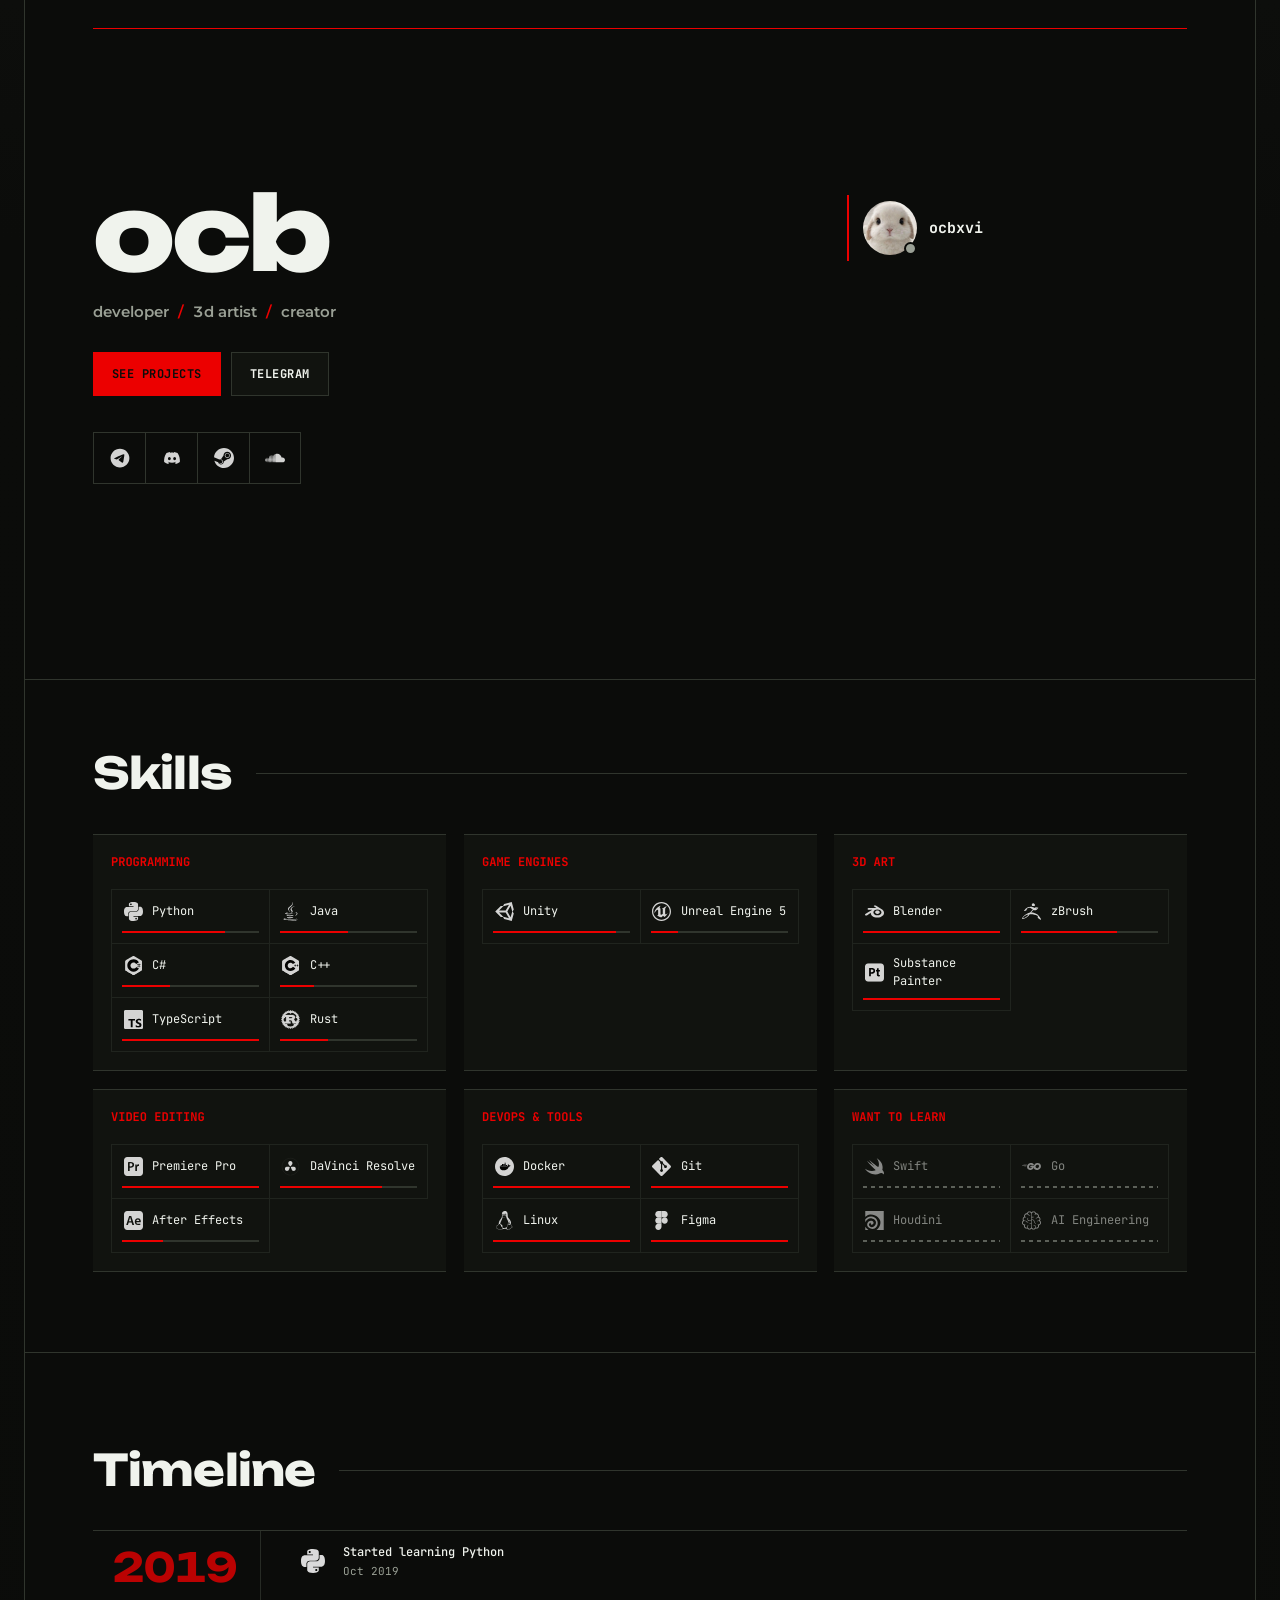
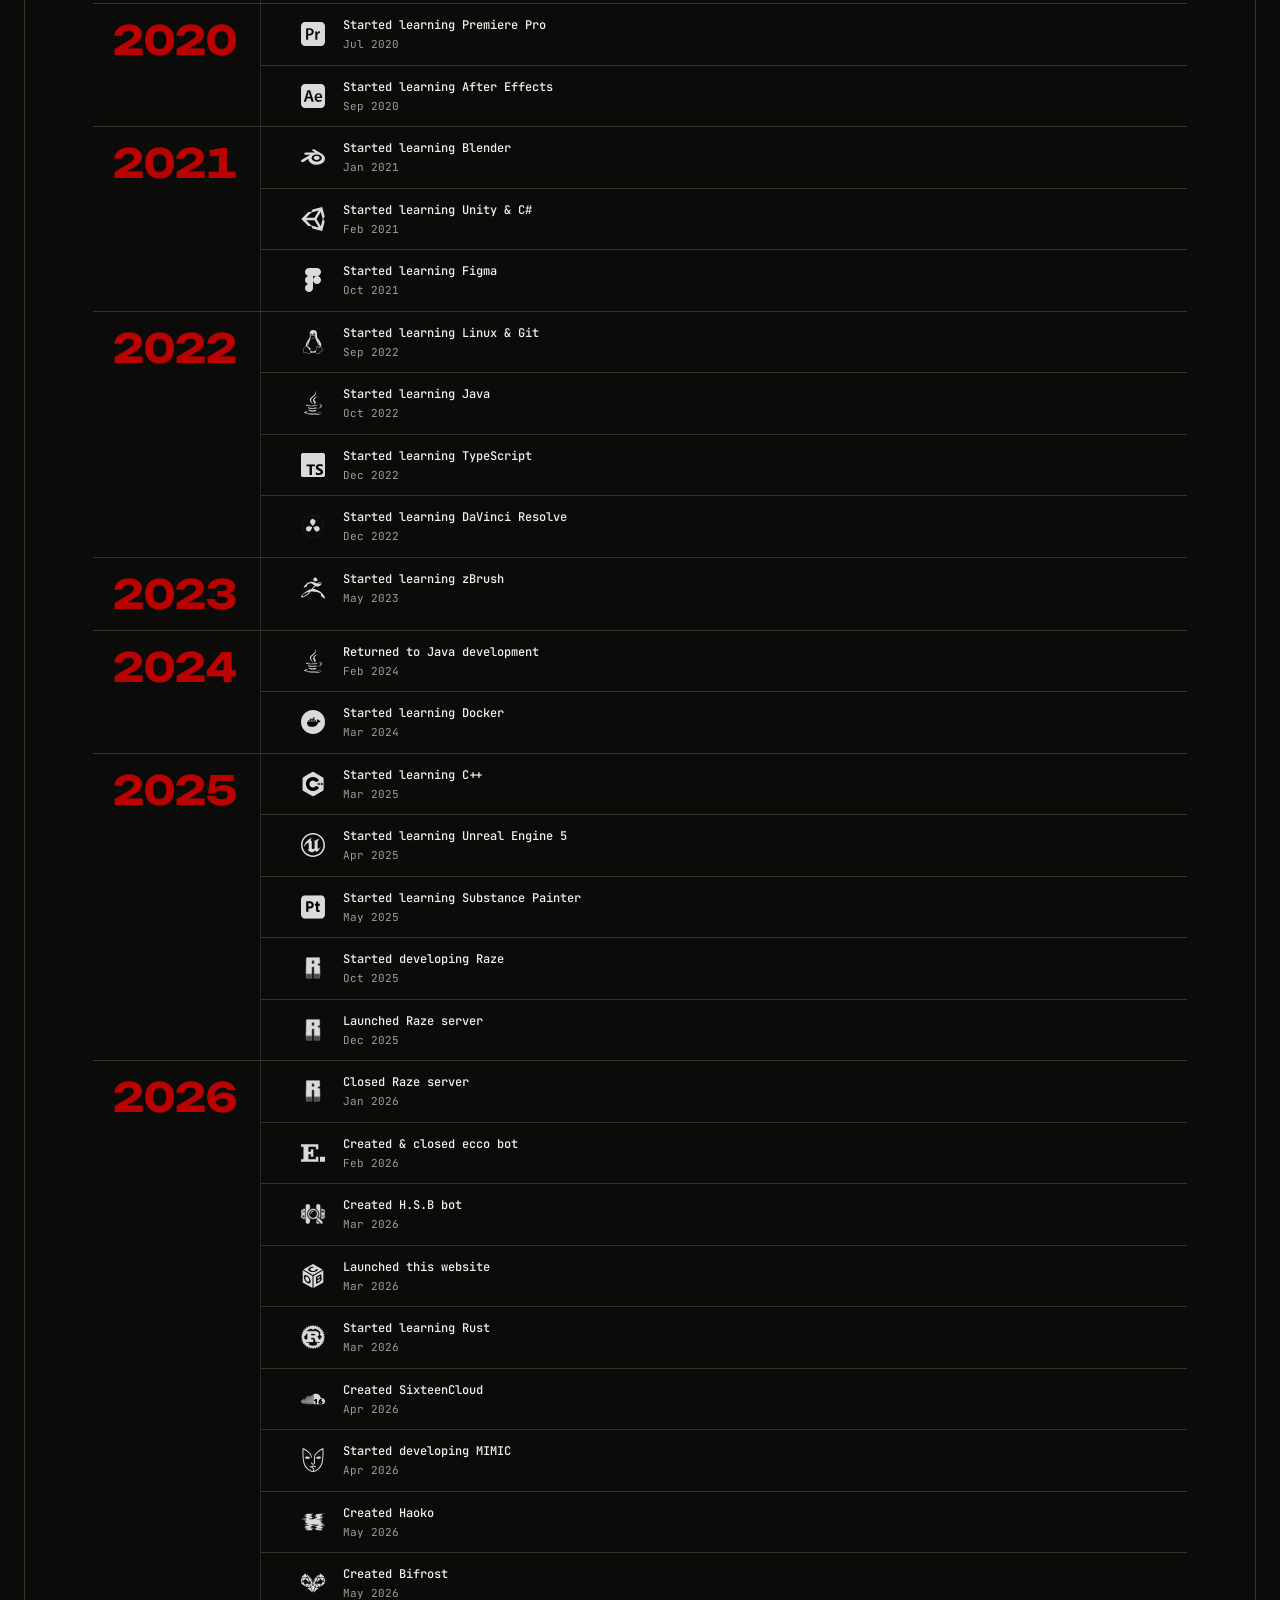
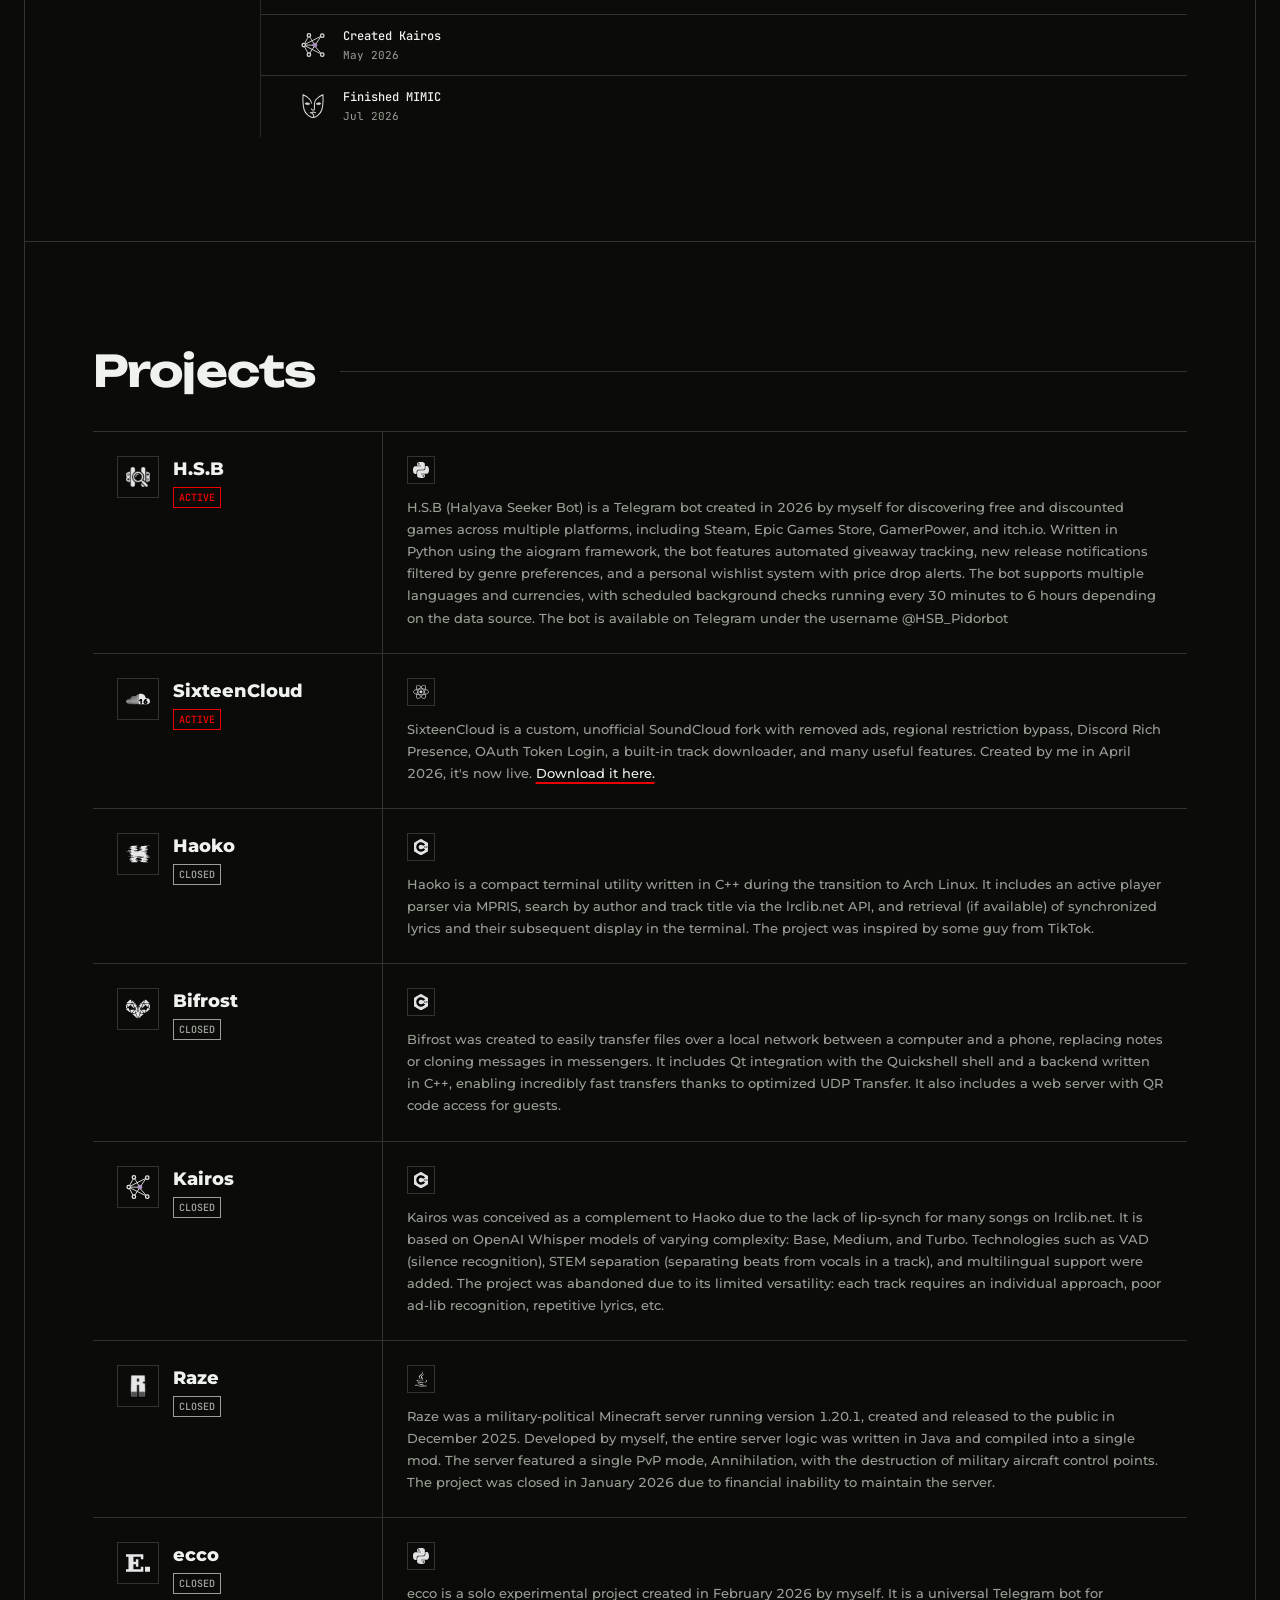
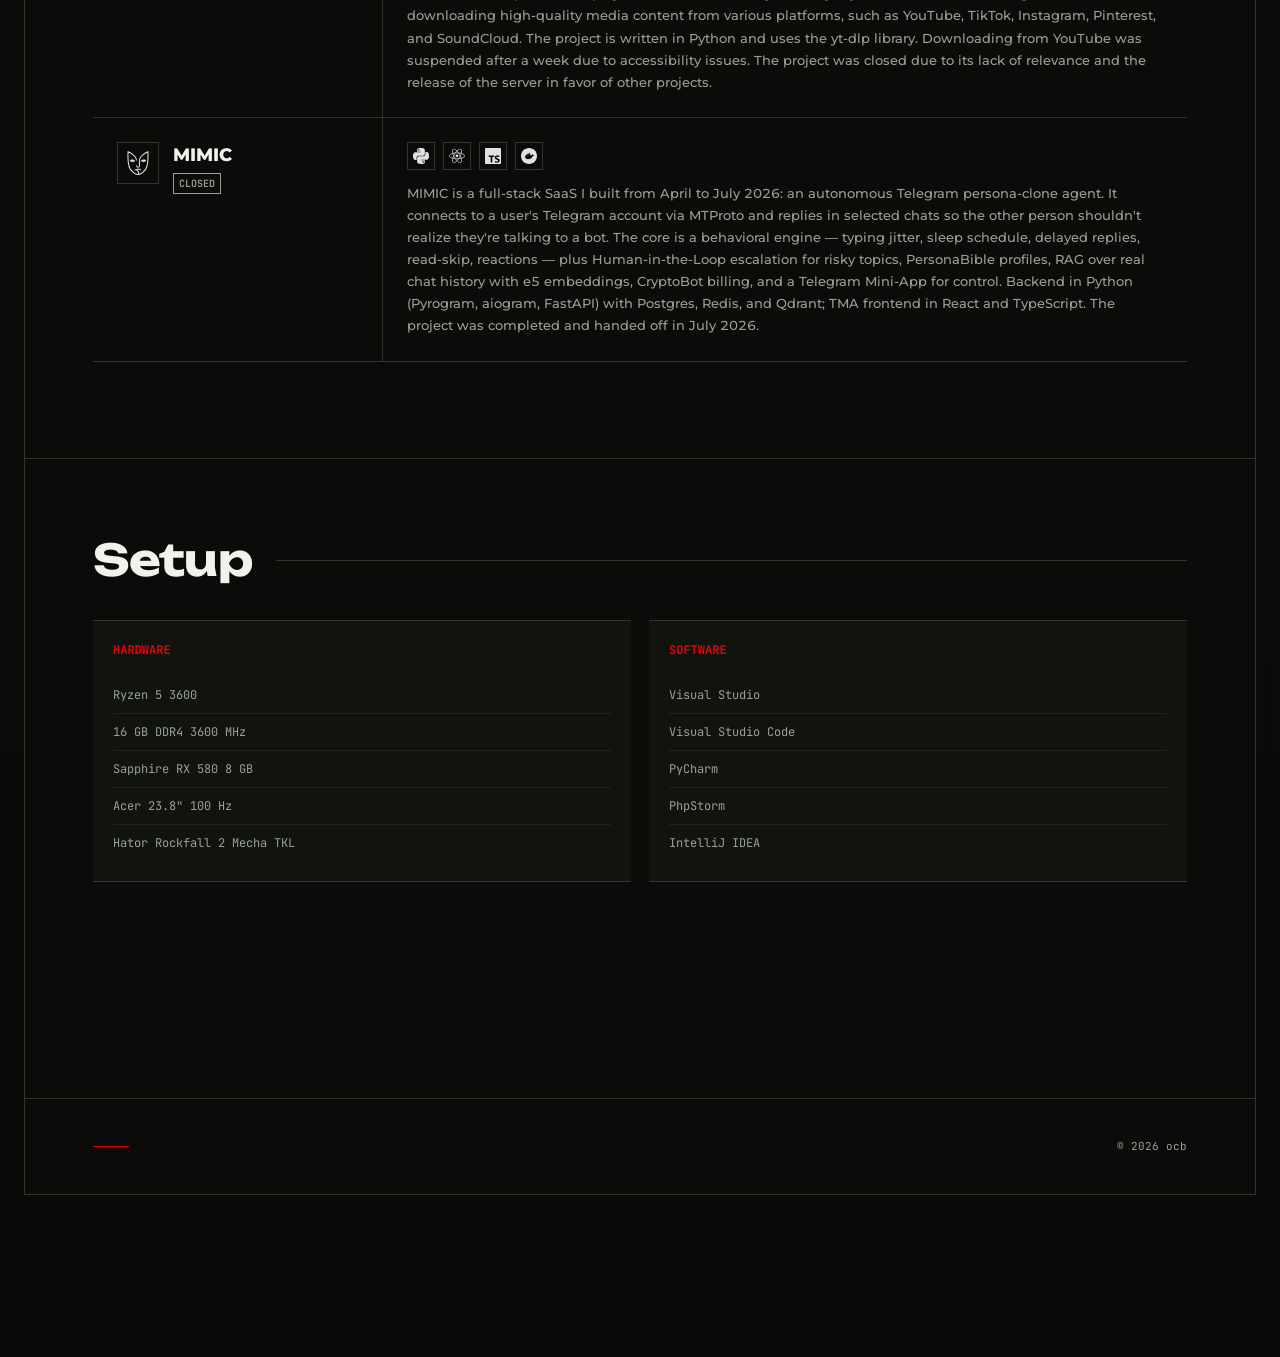
==== index.html @ 69d10a1d "Add sticky 3D section cube, site polish, and logo updates. Introduce a fixed CSS 3D cube that flips " ====
<!DOCTYPE html>
<html lang="ru">
<head>
    <meta charset="UTF-8">
    <meta name="viewport" content="width=device-width, initial-scale=1.0">
    <title>ocb | bio</title>
    <meta name="description" content="ocb — developer, 3D artist & creator. Portfolio & projects.">
    <meta name="theme-color" content="#0b0c0a">
    <meta property="og:title" content="ocb | bio">
    <meta property="og:description" content="developer / 3d artist / creator — portfolio & projects">
    <meta property="og:type" content="website">
    <meta property="og:image" content="https://ocb2016.me/img/og-logo.png">
    <meta property="og:image:type" content="image/png">
    <meta property="og:image:width" content="1200">
    <meta property="og:image:height" content="630">
    <meta property="og:image:alt" content="ocb logo">
    <meta property="og:url" content="https://ocb2016.me/">
    <meta name="twitter:card" content="summary_large_image">
    <meta name="twitter:title" content="ocb | bio">
    <meta name="twitter:description" content="developer / 3d artist / creator — portfolio & projects">
    <meta name="twitter:image" content="https://ocb2016.me/img/og-logo.png">
    <meta name="twitter:image:alt" content="ocb logo">
    <link rel="icon" type="image/svg+xml" href="icons/ocb_site_logo.svg">
    <link rel="stylesheet" href="style.css">
    <link rel="stylesheet" href="cube.css">
</head>
<body>
    <div class="copy-toast" id="copyToast">Username copied.</div>

    <aside class="cube-rail" id="cubeRail" aria-hidden="true">
        <div class="cube-slot">
            <button type="button" class="cube-hit" id="cubeHit" aria-label="Cube"></button>
            <div class="cube-3d-wrap" id="cube3dWrap">
                <div class="cube-3d-iso">
                    <div class="cube-3d-flipper" id="cube3dFlipper">
                        <div class="cube-face" data-face="front">B</div>
                        <div class="cube-face" data-face="back">O</div>
                        <div class="cube-face" data-face="right">B</div>
                        <div class="cube-face" data-face="left">O</div>
                        <div class="cube-face" data-face="top">C</div>
                        <div class="cube-face" data-face="bottom">C</div>
                    </div>
                </div>
            </div>
        </div>
    </aside>

    <div class="container">
            <header class="hero">
                <div class="discord-card physics-element" id="discordCard">
                    <img class="dc-badge" src="icons/discord.svg" alt="">
                    <div class="dc-left">
                        <div class="dc-avatar-wrap">
                            <img src="img/zayac.png" alt="Avatar of ocb" class="dc-avatar">
                            <span class="dc-status-dot" id="dcStatusDot"></span>
                        </div>
                    </div>
                    <div class="dc-info">
                        <span class="dc-username">ocbxvi</span>
                        <span class="dc-status-text" id="dcStatusText" style="display:none">Offline</span>
                        <div class="dc-activity" id="dcActivity">
                            <img class="dc-activity-img" id="dcActivityImg" style="display:none">
                            <div class="dc-activity-text">
                                <span class="dc-activity-label" id="dcActivityLabel">Playing</span>
                                <span class="dc-activity-name" id="dcActivityName"></span>
                                <span class="dc-activity-details" id="dcActivityDetails"></span>
                                <span class="dc-activity-state" id="dcActivityState"></span>
                            </div>
                        </div>
                        <span class="dc-lanyard-hint" id="dcHint"></span>
                    </div>
                </div>

                <h1 class="title physics-element">ocb</h1>
                <p class="tagline physics-element">developer <span class="separator">/</span> 3d artist <span class="separator">/</span> creator</p>

                <div class="hero-actions physics-element">
                    <a href="#projects" class="hero-cta">See projects</a>
                    <a href="https://t.me/ocbxvi" target="_blank" rel="noopener" class="hero-cta ghost">Telegram</a>
                </div>

                <div class="socials physics-element">
                    <a href="https://t.me/ocbxvi" target="_blank" class="social-btn" aria-label="Telegram" data-tooltip="Telegram">
                        <img src="icons/telegram.svg" alt="Telegram">
                    </a>
                    <button class="social-btn" id="discordCopyBtn" aria-label="Discord" data-tooltip="Discord">
                        <img src="icons/discord.svg" alt="Discord">
                    </button>
                    <a href="https://steamcommunity.com/id/ocb2016/" target="_blank" class="social-btn" aria-label="Steam" data-tooltip="Steam">
                        <img src="icons/steam.svg" alt="Steam">
                    </a>
                    <a href="https://soundcloud.com/ocb2016" target="_blank" class="social-btn" aria-label="SoundCloud" data-tooltip="SoundCloud">
                        <img src="icons/soundcloud.svg" alt="SoundCloud">
                    </a>
                </div>
            </header>

            <section class="skills-section">
                <h2 class="section-title physics-element">Skills</h2>

                <div class="skills-grid">
                    <div class="skill-category">
                        <h3 class="category-title physics-element">Programming</h3>
                        <div class="skill-cards">
                            <div class="skill-card physics-element"><div class="skill-icon-wrap"><img src="icons/python.svg" class="skill-svg" alt="Python"></div><span class="skill-name">Python</span><div class="skill-bar"><div class="skill-fill" data-level="75"></div></div></div>
                            <div class="skill-card physics-element"><div class="skill-icon-wrap"><img src="icons/java.svg" class="skill-svg" alt="Java"></div><span class="skill-name">Java</span><div class="skill-bar"><div class="skill-fill" data-level="50"></div></div></div>
                            <div class="skill-card physics-element"><div class="skill-icon-wrap"><img src="icons/c%23.svg" class="skill-svg" alt="C#"></div><span class="skill-name">C#</span><div class="skill-bar"><div class="skill-fill" data-level="35"></div></div></div>
                            <div class="skill-card physics-element"><div class="skill-icon-wrap"><img src="icons/c%2B%2B.svg" class="skill-svg" alt="C++"></div><span class="skill-name">C++</span><div class="skill-bar"><div class="skill-fill" data-level="25"></div></div></div>
                            <div class="skill-card physics-element"><div class="skill-icon-wrap"><img src="icons/typescript.svg" class="skill-svg" alt="TypeScript"></div><span class="skill-name">TypeScript</span><div class="skill-bar"><div class="skill-fill" data-level="100"></div></div></div>
                            <div class="skill-card physics-element"><div class="skill-icon-wrap"><img src="icons/rust.svg" class="skill-svg" alt="Rust"></div><span class="skill-name">Rust</span><div class="skill-bar"><div class="skill-fill" data-level="35"></div></div></div>
                        </div>
                    </div>

                    <div class="skill-category">
                        <h3 class="category-title physics-element">Game Engines</h3>
                        <div class="skill-cards">
                            <div class="skill-card physics-element"><div class="skill-icon-wrap"><img src="icons/unity.svg" class="skill-svg" alt="Unity"></div><span class="skill-name">Unity</span><div class="skill-bar"><div class="skill-fill" data-level="90"></div></div></div>
                            <div class="skill-card physics-element"><div class="skill-icon-wrap"><img src="icons/ue.svg" class="skill-svg" alt="UE5"></div><span class="skill-name">Unreal Engine 5</span><div class="skill-bar"><div class="skill-fill" data-level="20"></div></div></div>
                        </div>
                    </div>

                    <div class="skill-category">
                        <h3 class="category-title physics-element">3D Art</h3>
                        <div class="skill-cards">
                            <div class="skill-card physics-element"><div class="skill-icon-wrap"><img src="icons/blender.svg" class="skill-svg" alt="Blender"></div><span class="skill-name">Blender</span><div class="skill-bar"><div class="skill-fill" data-level="100"></div></div></div>
                            <div class="skill-card physics-element"><div class="skill-icon-wrap"><img src="icons/zbrush.svg" class="skill-svg" alt="zBrush"></div><span class="skill-name">zBrush</span><div class="skill-bar"><div class="skill-fill" data-level="70"></div></div></div>
                            <div class="skill-card physics-element"><div class="skill-icon-wrap"><img src="icons/substancepainter.svg" class="skill-svg" alt="Substance Painter"></div><span class="skill-name">Substance Painter</span><div class="skill-bar"><div class="skill-fill" data-level="100"></div></div></div>
                        </div>
                    </div>

                    <div class="skill-category">
                        <h3 class="category-title physics-element">Video Editing</h3>
                        <div class="skill-cards">
                            <div class="skill-card physics-element"><div class="skill-icon-wrap"><img src="icons/pr.svg" class="skill-svg" alt="Premiere Pro"></div><span class="skill-name">Premiere Pro</span><div class="skill-bar"><div class="skill-fill" data-level="100"></div></div></div>
                            <div class="skill-card physics-element"><div class="skill-icon-wrap"><img src="icons/davinci.svg" class="skill-svg" alt="DaVinci Resolve"></div><span class="skill-name">DaVinci Resolve</span><div class="skill-bar"><div class="skill-fill" data-level="75"></div></div></div>
                            <div class="skill-card physics-element"><div class="skill-icon-wrap"><img src="icons/ae.svg" class="skill-svg" alt="After Effects"></div><span class="skill-name">After Effects</span><div class="skill-bar"><div class="skill-fill" data-level="30"></div></div></div>
                        </div>
                    </div>

                    <div class="skill-category">
                        <h3 class="category-title physics-element">DevOps &amp; Tools</h3>
                        <div class="skill-cards">
                            <div class="skill-card physics-element"><div class="skill-icon-wrap"><img src="icons/docker.svg" class="skill-svg" alt="Docker"></div><span class="skill-name">Docker</span><div class="skill-bar"><div class="skill-fill" data-level="100"></div></div></div>
                            <div class="skill-card physics-element"><div class="skill-icon-wrap"><img src="icons/git.svg" class="skill-svg" alt="Git"></div><span class="skill-name">Git</span><div class="skill-bar"><div class="skill-fill" data-level="100"></div></div></div>
                            <div class="skill-card physics-element"><div class="skill-icon-wrap"><img src="icons/linux.svg" class="skill-svg" alt="Linux"></div><span class="skill-name">Linux</span><div class="skill-bar"><div class="skill-fill" data-level="100"></div></div></div>
                            <div class="skill-card physics-element"><div class="skill-icon-wrap"><img src="icons/figma.svg" class="skill-svg" alt="Figma"></div><span class="skill-name">Figma</span><div class="skill-bar"><div class="skill-fill" data-level="100"></div></div></div>
                        </div>
                    </div>

                    <div class="skill-category">
                        <h3 class="category-title physics-element">Want to Learn</h3>
                        <div class="skill-cards">
                            <div class="skill-card physics-element future-skill"><div class="skill-icon-wrap"><img src="icons/swift.svg" class="skill-svg" alt="Swift"></div><span class="skill-name">Swift</span><div class="skill-bar"><div class="skill-fill" data-level="0"></div></div></div>
                            <div class="skill-card physics-element future-skill"><div class="skill-icon-wrap"><img src="icons/go.svg" class="skill-svg" alt="Go"></div><span class="skill-name">Go</span><div class="skill-bar"><div class="skill-fill" data-level="0"></div></div></div>
                            <div class="skill-card physics-element future-skill"><div class="skill-icon-wrap"><img src="icons/houdini.svg" class="skill-svg" alt="Houdini"></div><span class="skill-name">Houdini</span><div class="skill-bar"><div class="skill-fill" data-level="0"></div></div></div>
                            <div class="skill-card physics-element future-skill"><div class="skill-icon-wrap"><img src="icons/ai.svg" class="skill-svg" alt="AI Engineering"></div><span class="skill-name">AI Engineering</span><div class="skill-bar"><div class="skill-fill" data-level="0"></div></div></div>
                        </div>
                    </div>
                </div>
            </section>

            <section class="timeline-section">
                <h2 class="section-title physics-element">Timeline</h2>
                <div class="timeline">
                    <div class="timeline-line"></div>

                    <div class="timeline-year">2019</div>
                    <div class="timeline-item left">
                        <div class="timeline-dot"></div>
                        <div class="timeline-card">
                            <div class="timeline-card-icon"><img src="icons/python.svg" alt="Python"></div>
                            <div class="timeline-card-info">
                                <span class="timeline-card-title">Started learning Python</span>
                                <span class="timeline-card-date">Oct 2019</span>
                            </div>
                        </div>
                    </div>

                    <div class="timeline-year">2020</div>
                    <div class="timeline-item right">
                        <div class="timeline-dot"></div>
                        <div class="timeline-card">
                            <div class="timeline-card-icon"><img src="icons/pr.svg" alt="Premiere Pro"></div>
                            <div class="timeline-card-info">
                                <span class="timeline-card-title">Started learning Premiere Pro</span>
                                <span class="timeline-card-date">Jul 2020</span>
                            </div>
                        </div>
                    </div>
                    <div class="timeline-item left">
                        <div class="timeline-dot"></div>
                        <div class="timeline-card">
                            <div class="timeline-card-icon"><img src="icons/ae.svg" alt="After Effects"></div>
                            <div class="timeline-card-info">
                                <span class="timeline-card-title">Started learning After Effects</span>
                                <span class="timeline-card-date">Sep 2020</span>
                            </div>
                        </div>
                    </div>

                    <div class="timeline-year">2021</div>
                    <div class="timeline-item right">
                        <div class="timeline-dot"></div>
                        <div class="timeline-card">
                            <div class="timeline-card-icon"><img src="icons/blender.svg" alt="Blender"></div>
                            <div class="timeline-card-info">
                                <span class="timeline-card-title">Started learning Blender</span>
                                <span class="timeline-card-date">Jan 2021</span>
                            </div>
                        </div>
                    </div>
                    <div class="timeline-item left">
                        <div class="timeline-dot"></div>
                        <div class="timeline-card">
                            <div class="timeline-card-icon"><img src="icons/unity.svg" alt="Unity"></div>
                            <div class="timeline-card-info">
                                <span class="timeline-card-title">Started learning Unity & C#</span>
                                <span class="timeline-card-date">Feb 2021</span>
                            </div>
                        </div>
                    </div>
                    <div class="timeline-item right">
                        <div class="timeline-dot"></div>
                        <div class="timeline-card">
                            <div class="timeline-card-icon"><img src="icons/figma.svg" alt="Figma"></div>
                            <div class="timeline-card-info">
                                <span class="timeline-card-title">Started learning Figma</span>
                                <span class="timeline-card-date">Oct 2021</span>
                            </div>
                        </div>
                    </div>

                    <div class="timeline-year">2022</div>
                    <div class="timeline-item right">
                        <div class="timeline-dot"></div>
                        <div class="timeline-card">
                            <div class="timeline-card-icon"><img src="icons/linux.svg" alt="Linux"></div>
                            <div class="timeline-card-info">
                                <span class="timeline-card-title">Started learning Linux & Git</span>
                                <span class="timeline-card-date">Sep 2022</span>
                            </div>
                        </div>
                    </div>
                    <div class="timeline-item left">
                        <div class="timeline-dot"></div>
                        <div class="timeline-card">
                            <div class="timeline-card-icon"><img src="icons/java.svg" alt="Java"></div>
                            <div class="timeline-card-info">
                                <span class="timeline-card-title">Started learning Java</span>
                                <span class="timeline-card-date">Oct 2022</span>
                            </div>
                        </div>
                    </div>
                    <div class="timeline-item left">
                        <div class="timeline-dot"></div>
                        <div class="timeline-card">
                            <div class="timeline-card-icon"><img src="icons/typescript.svg" alt="TypeScript"></div>
                            <div class="timeline-card-info">
                                <span class="timeline-card-title">Started learning TypeScript</span>
                                <span class="timeline-card-date">Dec 2022</span>
                            </div>
                        </div>
                    </div>
                    <div class="timeline-item right">
                        <div class="timeline-dot"></div>
                        <div class="timeline-card">
                            <div class="timeline-card-icon"><img src="icons/davinci.svg" alt="DaVinci Resolve"></div>
                            <div class="timeline-card-info">
                                <span class="timeline-card-title">Started learning DaVinci Resolve</span>
                                <span class="timeline-card-date">Dec 2022</span>
                            </div>
                        </div>
                    </div>

                    <div class="timeline-year">2023</div>
                    <div class="timeline-item right">
                        <div class="timeline-dot"></div>
                        <div class="timeline-card">
                            <div class="timeline-card-icon"><img src="icons/zbrush.svg" alt="zBrush"></div>
                            <div class="timeline-card-info">
                                <span class="timeline-card-title">Started learning zBrush</span>
                                <span class="timeline-card-date">May 2023</span>
                            </div>
                        </div>
                    </div>

                    <div class="timeline-year">2024</div>
                    <div class="timeline-item left">
                        <div class="timeline-dot"></div>
                        <div class="timeline-card">
                            <div class="timeline-card-icon"><img src="icons/java.svg" alt="Java"></div>
                            <div class="timeline-card-info">
                                <span class="timeline-card-title">Returned to Java development</span>
                                <span class="timeline-card-date">Feb 2024</span>
                            </div>
                        </div>
                    </div>
                    <div class="timeline-item right">
                        <div class="timeline-dot"></div>
                        <div class="timeline-card">
                            <div class="timeline-card-icon"><img src="icons/docker.svg" alt="Docker"></div>
                            <div class="timeline-card-info">
                                <span class="timeline-card-title">Started learning Docker</span>
                                <span class="timeline-card-date">Mar 2024</span>
                            </div>
                        </div>
                    </div>

                    <div class="timeline-year">2025</div>
                    <div class="timeline-item right">
                        <div class="timeline-dot"></div>
                        <div class="timeline-card">
                            <div class="timeline-card-icon"><img src="icons/c%2B%2B.svg" alt="C++"></div>
                            <div class="timeline-card-info">
                                <span class="timeline-card-title">Started learning C++</span>
                                <span class="timeline-card-date">Mar 2025</span>
                            </div>
                        </div>
                    </div>
                    <div class="timeline-item left">
                        <div class="timeline-dot"></div>
                        <div class="timeline-card">
                            <div class="timeline-card-icon"><img src="icons/ue.svg" alt="UE5"></div>
                            <div class="timeline-card-info">
                                <span class="timeline-card-title">Started learning Unreal Engine 5</span>
                                <span class="timeline-card-date">Apr 2025</span>
                            </div>
                        </div>
                    </div>
                    <div class="timeline-item right">
                        <div class="timeline-dot"></div>
                        <div class="timeline-card">
                            <div class="timeline-card-icon"><img src="icons/substancepainter.svg" alt="Substance Painter"></div>
                            <div class="timeline-card-info">
                                <span class="timeline-card-title">Started learning Substance Painter</span>
                                <span class="timeline-card-date">May 2025</span>
                            </div>
                        </div>
                    </div>
                    <div class="timeline-item left">
                        <div class="timeline-dot"></div>
                        <div class="timeline-card">
                            <div class="timeline-card-icon"><img src="icons/raze.svg" alt="Raze"></div>
                            <div class="timeline-card-info">
                                <span class="timeline-card-title">Started developing Raze</span>
                                <span class="timeline-card-date">Oct 2025</span>
                            </div>
                        </div>
                    </div>
                    <div class="timeline-item left">
                        <div class="timeline-dot"></div>
                        <div class="timeline-card">
                            <div class="timeline-card-icon"><img src="icons/raze.svg" alt="Raze"></div>
                            <div class="timeline-card-info">
                                <span class="timeline-card-title">Launched Raze server</span>
                                <span class="timeline-card-date">Dec 2025</span>
                            </div>
                        </div>
                    </div>

                    <div class="timeline-year">2026</div>
                    <div class="timeline-item right">
                        <div class="timeline-dot"></div>
                        <div class="timeline-card">
                            <div class="timeline-card-icon"><img src="icons/raze.svg" alt="Raze"></div>
                            <div class="timeline-card-info">
                                <span class="timeline-card-title">Closed Raze server</span>
                                <span class="timeline-card-date">Jan 2026</span>
                            </div>
                        </div>
                    </div>
                    <div class="timeline-item left">
                        <div class="timeline-dot"></div>
                        <div class="timeline-card">
                            <div class="timeline-card-icon"><img src="icons/ecco.svg" alt="ecco"></div>
                            <div class="timeline-card-info">
                                <span class="timeline-card-title">Created & closed ecco bot</span>
                                <span class="timeline-card-date">Feb 2026</span>
                            </div>
                        </div>
                    </div>
                    <div class="timeline-item left">
                        <div class="timeline-dot"></div>
                        <div class="timeline-card">
                            <div class="timeline-card-icon"><img src="icons/hsb.svg" alt="H.S.B"></div>
                            <div class="timeline-card-info">
                                <span class="timeline-card-title">Created H.S.B bot</span>
                                <span class="timeline-card-date">Mar 2026</span>
                            </div>
                        </div>
                    </div>
                    <div class="timeline-item right">
                        <div class="timeline-dot"></div>
                        <div class="timeline-card">
                            <div class="timeline-card-icon"><img src="icons/ocb_site_logo_white.svg" alt="Site"></div>
                            <div class="timeline-card-info">
                                <span class="timeline-card-title">Launched this website</span>
                                <span class="timeline-card-date">Mar 2026</span>
                            </div>
                        </div>
                    </div>
                    <div class="timeline-item left">
                        <div class="timeline-dot"></div>
                        <div class="timeline-card">
                            <div class="timeline-card-icon"><img src="icons/rust.svg" alt="Rust"></div>
                            <div class="timeline-card-info">
                                <span class="timeline-card-title">Started learning Rust</span>
                                <span class="timeline-card-date">Mar 2026</span>
                            </div>
                        </div>
                    </div>
                    <div class="timeline-item right">
                        <div class="timeline-dot"></div>
                        <div class="timeline-card">
                            <div class="timeline-card-icon"><img src="icons/sixteencloud_logo_light.svg" alt="SixteenCloud"></div>
                            <div class="timeline-card-info">
                                <span class="timeline-card-title">Created SixteenCloud</span>
                                <span class="timeline-card-date">Apr 2026</span>
                            </div>
                        </div>
                    </div>
                    <div class="timeline-item right">
                        <div class="timeline-dot"></div>
                        <div class="timeline-card">
                            <div class="timeline-card-icon"><img src="icons/mimic_icon_white.svg" alt="MIMIC"></div>
                            <div class="timeline-card-info">
                                <span class="timeline-card-title">Started developing MIMIC</span>
                                <span class="timeline-card-date">Apr 2026</span>
                            </div>
                        </div>
                    </div>
                    <div class="timeline-item left">
                        <div class="timeline-dot"></div>
                        <div class="timeline-card">
                            <div class="timeline-card-icon"><img src="icons/haoko.svg" alt="Haoko"></div>
                            <div class="timeline-card-info">
                                <span class="timeline-card-title">Created Haoko</span>
                                <span class="timeline-card-date">May 2026</span>
                            </div>
                        </div>
                    </div>
                    <div class="timeline-item right">
                        <div class="timeline-dot"></div>
                        <div class="timeline-card">
                            <div class="timeline-card-icon"><img src="icons/bifrost.svg" alt="Bifrost"></div>
                            <div class="timeline-card-info">
                                <span class="timeline-card-title">Created Bifrost</span>
                                <span class="timeline-card-date">May 2026</span>
                            </div>
                        </div>
                    </div>
                    <div class="timeline-item left">
                        <div class="timeline-dot"></div>
                        <div class="timeline-card">
                            <div class="timeline-card-icon"><img src="icons/kairos.svg" alt="Kairos"></div>
                            <div class="timeline-card-info">
                                <span class="timeline-card-title">Created Kairos</span>
                                <span class="timeline-card-date">May 2026</span>
                            </div>
                        </div>
                    </div>
                    <div class="timeline-item right">
                        <div class="timeline-dot"></div>
                        <div class="timeline-card">
                            <div class="timeline-card-icon"><img src="icons/mimic_icon_white.svg" alt="MIMIC"></div>
                            <div class="timeline-card-info">
                                <span class="timeline-card-title">Finished MIMIC</span>
                                <span class="timeline-card-date">Jul 2026</span>
                            </div>
                        </div>
                    </div>
                </div>
            </section>

            <section class="projects-section" id="projects">
                <h2 class="section-title physics-element">Projects</h2>

                <div class="projects-grid">
                    <div class="project-card closed">
                        <div class="project-preview">
                            <div class="project-icon-wrap">
                                <img src="icons/haoko.svg" alt="Haoko" class="project-icon">
                            </div>
                            <span class="project-name">Haoko</span>
                            <span class="project-badge">Closed</span>
                        </div>
                        <div class="project-details">
                            <div class="project-tech">
                                <div class="tech-icon-wrap"><img src="icons/c%2B%2B.svg" alt="C++" class="tech-icon"></div>
                            </div>
                            <p class="project-description">Haoko is a compact terminal utility written in C++ during the transition to Arch Linux. It includes an active player parser via MPRIS, search by author and track title via the lrclib.net API, and retrieval (if available) of synchronized lyrics and their subsequent display in the terminal. The project was inspired by some guy from TikTok.</p>
                        </div>
                    </div>

                    <div class="project-card closed">
                        <div class="project-preview">
                            <div class="project-icon-wrap">
                                <img src="icons/bifrost.svg" alt="Bifrost" class="project-icon">
                            </div>
                            <span class="project-name">Bifrost</span>
                            <span class="project-badge">Closed</span>
                        </div>
                        <div class="project-details">
                            <div class="project-tech">
                                <div class="tech-icon-wrap"><img src="icons/c%2B%2B.svg" alt="C++" class="tech-icon"></div>
                            </div>
                            <p class="project-description">Bifrost was created to easily transfer files over a local network between a computer and a phone, replacing notes or cloning messages in messengers. It includes Qt integration with the Quickshell shell and a backend written in C++, enabling incredibly fast transfers thanks to optimized UDP Transfer. It also includes a web server with QR code access for guests.</p>
                        </div>
                    </div>

                    <div class="project-card closed">
                        <div class="project-preview">
                            <div class="project-icon-wrap">
                                <img src="icons/kairos.svg" alt="Kairos" class="project-icon">
                            </div>
                            <span class="project-name">Kairos</span>
                            <span class="project-badge">Closed</span>
                        </div>
                        <div class="project-details">
                            <div class="project-tech">
                                <div class="tech-icon-wrap"><img src="icons/c%2B%2B.svg" alt="C++" class="tech-icon"></div>
                            </div>
                            <p class="project-description">Kairos was conceived as a complement to Haoko due to the lack of lip-synch for many songs on lrclib.net. It is based on OpenAI Whisper models of varying complexity: Base, Medium, and Turbo. Technologies such as VAD (silence recognition), STEM separation (separating beats from vocals in a track), and multilingual support were added. The project was abandoned due to its limited versatility: each track requires an individual approach, poor ad-lib recognition, repetitive lyrics, etc.</p>
                        </div>
                    </div>

                    <div class="project-card closed">
                        <div class="project-preview">
                            <div class="project-icon-wrap">
                                <img src="icons/raze.svg" alt="Raze" class="project-icon">
                            </div>
                            <span class="project-name">Raze</span>
                            <span class="project-badge">Closed</span>
                        </div>
                        <div class="project-details">
                            <div class="project-tech">
                                <div class="tech-icon-wrap"><img src="icons/java.svg" alt="Java" class="tech-icon"></div>
                            </div>
                            <p class="project-description">Raze was a military-political Minecraft server running version 1.20.1, created and released to the public in December 2025. Developed by myself, the entire server logic was written in Java and compiled into a single mod. The server featured a single PvP mode, Annihilation, with the destruction of military aircraft control points. The project was closed in January 2026 due to financial inability to maintain the server.</p>
                        </div>
                    </div>

                    <div class="project-card closed">
                        <div class="project-preview">
                            <div class="project-icon-wrap">
                                <img src="icons/ecco.svg" alt="ecco" class="project-icon">
                            </div>
                            <span class="project-name">ecco</span>
                            <span class="project-badge">Closed</span>
                        </div>
                        <div class="project-details">
                            <div class="project-tech">
                                <div class="tech-icon-wrap"><img src="icons/python.svg" alt="Python" class="tech-icon"></div>
                            </div>
                            <p class="project-description">ecco is a solo experimental project created in February 2026 by myself. It is a universal Telegram bot for downloading high-quality media content from various platforms, such as YouTube, TikTok, Instagram, Pinterest, and SoundCloud. The project is written in Python and uses the yt-dlp library. Downloading from YouTube was suspended after a week due to accessibility issues. The project was closed due to its lack of relevance and the release of the server in favor of other projects.</p>
                        </div>
                    </div>

                    <div class="project-card active">
                        <div class="project-preview">
                            <div class="project-icon-wrap">
                                <img src="icons/hsb.svg" alt="H.S.B" class="project-icon">
                            </div>
                            <span class="project-name">H.S.B</span>
                            <span class="project-badge active-badge">Active</span>
                        </div>
                        <div class="project-details">
                            <div class="project-tech">
                                <div class="tech-icon-wrap"><img src="icons/python.svg" alt="Python" class="tech-icon"></div>
                            </div>
                            <p class="project-description">H.S.B (Halyava Seeker Bot) is a Telegram bot created in 2026 by myself for discovering free and discounted games across multiple platforms, including Steam, Epic Games Store, GamerPower, and itch.io. Written in Python using the aiogram framework, the bot features automated giveaway tracking, new release notifications filtered by genre preferences, and a personal wishlist system with price drop alerts. The bot supports multiple languages and currencies, with scheduled background checks running every 30 minutes to 6 hours depending on the data source. 
The bot is available on Telegram under the username @HSB_Pidorbot</p>
                        </div>
                    </div>

                    <div class="project-card active">
                        <div class="project-preview">
                            <div class="project-icon-wrap">
                                <img src="icons/sixteencloud_logo_light.svg" alt="SixteenCloud" class="project-icon">
                            </div>
                            <span class="project-name">SixteenCloud</span>
                            <span class="project-badge active-badge">Active</span>
                        </div>
                        <div class="project-details">
                            <div class="project-tech">
                                <div class="tech-icon-wrap"><img src="icons/react.svg" alt="React" class="tech-icon"></div>
                            </div>
                            <p class="project-description">SixteenCloud is a custom, unofficial SoundCloud fork with removed ads, regional restriction bypass, Discord Rich Presence, OAuth Token Login, a built-in track downloader, and many useful features. Created by me in April 2026, it's now live. <a href="https://github.com/ocb2016/ocbbio/releases/latest" class="project-link" id="sixteencloud-download">Download it here.</a></p>
                        </div>
                    </div>

                    <div class="project-card closed">
                        <div class="project-preview">
                            <div class="project-icon-wrap">
                                <img src="icons/mimic_icon_white.svg" alt="MIMIC" class="project-icon">
                            </div>
                            <span class="project-name">MIMIC</span>
                            <span class="project-badge">Closed</span>
                        </div>
                        <div class="project-details">
                            <div class="project-tech">
                                <div class="tech-icon-wrap"><img src="icons/python.svg" alt="Python" class="tech-icon"></div>
                                <div class="tech-icon-wrap"><img src="icons/react.svg" alt="React" class="tech-icon"></div>
                                <div class="tech-icon-wrap"><img src="icons/typescript.svg" alt="TypeScript" class="tech-icon"></div>
                                <div class="tech-icon-wrap"><img src="icons/docker.svg" alt="Docker" class="tech-icon"></div>
                            </div>
                            <p class="project-description">MIMIC is a full-stack SaaS I built from April to July 2026: an autonomous Telegram persona-clone agent. It connects to a user's Telegram account via MTProto and replies in selected chats so the other person shouldn't realize they're talking to a bot. The core is a behavioral engine — typing jitter, sleep schedule, delayed replies, read-skip, reactions — plus Human-in-the-Loop escalation for risky topics, PersonaBible profiles, RAG over real chat history with e5 embeddings, CryptoBot billing, and a Telegram Mini-App for control. Backend in Python (Pyrogram, aiogram, FastAPI) with Postgres, Redis, and Qdrant; TMA frontend in React and TypeScript. The project was completed and handed off in July 2026.</p>
                        </div>
                    </div>
                </div>
            </section>

            <section class="setup-section">
                <h2 class="section-title physics-element">Setup</h2>

                <div class="setup-grid">
                    <div class="setup-column">
                        <h3 class="setup-category">Hardware</h3>
                        <ul class="setup-list">
                            <li class="setup-item">Ryzen 5 3600</li>
                            <li class="setup-item">16 GB DDR4 3600 MHz</li>
                            <li class="setup-item">Sapphire RX 580 8 GB</li>
                            <li class="setup-item">Acer 23.8" 100 Hz</li>
                            <li class="setup-item">Hator Rockfall 2 Mecha TKL</li>
                        </ul>
                    </div>
                    <div class="setup-column">
                        <h3 class="setup-category">Software</h3>
                        <ul class="setup-list">
                            <li class="setup-item">Visual Studio</li>
                            <li class="setup-item">Visual Studio Code</li>
                            <li class="setup-item">PyCharm</li>
                            <li class="setup-item">PhpStorm</li>
                            <li class="setup-item">IntelliJ IDEA</li>
                        </ul>
                    </div>
                </div>
            </section>

            <footer class="footer">
                <div class="footer-line"></div>
                <p>&copy; 2026 ocb</p>
            </footer>
    </div>

    <button class="scroll-top" id="scrollTopBtn" aria-label="Scroll to top">
        <svg width="18" height="18" viewBox="0 0 24 24" fill="none" stroke="currentColor" stroke-width="2" stroke-linecap="round" stroke-linejoin="round"><polyline points="18 15 12 9 6 15"/></svg>
    </button>

    <script>
        fetch('https://api.github.com/repos/ocb2016/ocbbio/releases/latest')
            .then(r => r.json())
            .then(data => {
                const exe = data.assets && data.assets.find(a => a.name.endsWith('.exe'));
                if (exe) {
                    document.getElementById('sixteencloud-download').href = exe.browser_download_url;
                }
            })
            .catch(() => {});
    </script>
    <script src="script.js"></script>
    <script src="cube.js"></script>
</body>
</html>
---- style.css ----
@import url("https://fonts.googleapis.com/css2?family=JetBrains+Mono:wght@400;500;600;700&family=Montserrat:wght@500;600;700;800;900&family=Unbounded:wght@600;700;800&display=swap");

:root {
    --black: #0b0c0a;
    --surface: #11130f;
    --surface-raised: #171a15;
    --ink: #f0f3ed;
    --muted: #9aa095;
    --rule: #30352d;
    --soft-rule: #20241e;
    /* Main brand = logo red */
    --signal: #ec0000;
    --danger: #ff5f56;
    --font-mono: "JetBrains Mono", "SFMono-Regular", Consolas, monospace;
    --font-sans: "Montserrat", system-ui, sans-serif;
    --font-display: "Unbounded", "Montserrat", system-ui, sans-serif;
    --font: var(--font-mono);
}

*,
*::before,
*::after {
    box-sizing: border-box;
    margin: 0;
    padding: 0;
}

html {
    overflow-x: hidden;
    scroll-behavior: smooth;
    -webkit-text-size-adjust: 100%;
    text-size-adjust: 100%;
}

body {
    position: relative;
    min-width: 320px;
    overflow-x: hidden;
    /* Flat depth: pure material shift, no floating red orbs */
    background:
        linear-gradient(180deg, #0d0e0c 0%, var(--black) 240px, #0a0b09 100%);
    color: var(--ink);
    font-family: var(--font-mono);
    font-size: 15px;
    font-variant-numeric: tabular-nums;
    line-height: 1.5;
}

/* Static grain baked into page chrome only — never over interactive UI
   (overlay grain re-composited every hover and flashed red text). */
.grain {
    display: none;
}

button,
a {
    color: inherit;
    font: inherit;
}

button {
    cursor: pointer;
}

img {
    display: block;
    max-width: 100%;
}

.container {
    position: relative;
    z-index: 2;
    width: min(1240px, calc(100% - 48px));
    margin: 0 auto;
    border-inline: 1px solid var(--rule);
    /* Must be fully opaque — transparent bg + grain made every red title
       re-composite (look brighter) on any tile hover/leave */
    background: var(--black);
}

.hero,
.skills-section,
.timeline-section,
.projects-section,
.setup-section,
.footer {
    border-bottom: 1px solid var(--rule);
}

.hero {
    position: relative;
    display: grid;
    grid-template-columns: minmax(0, 1fr) minmax(260px, 340px);
    grid-template-areas:
        "name profile"
        "role profile"
        "actions profile"
        "social profile";
    column-gap: clamp(48px, 8vw, 144px);
    min-height: min(680px, 94vh);
    padding: 72px 68px 80px;
    align-content: center;
}

.hero::before {
    position: absolute;
    top: 28px;
    right: 68px;
    left: 68px;
    height: 1px;
    background: var(--signal);
    content: "";
}

.title {
    grid-area: name;
    font-family: var(--font-display);
    font-size: clamp(76px, 8vw, 118px);
    font-weight: 800;
    letter-spacing: -0.03em;
    line-height: 0.9;
}

.tagline {
    grid-area: role;
    max-width: 40ch;
    margin-top: 22px;
    color: var(--muted);
    font-family: var(--font-sans);
    font-size: 15px;
    font-weight: 600;
}

.hero-actions {
    grid-area: actions;
    display: flex;
    flex-wrap: wrap;
    gap: 10px;
    margin-top: 28px;
}

.hero-cta {
    display: inline-flex;
    align-items: center;
    justify-content: center;
    min-height: 44px;
    padding: 0 18px;
    border: 1px solid var(--signal);
    background: var(--signal);
    color: var(--black);
    font-family: var(--font-mono);
    font-size: 12px;
    font-weight: 700;
    letter-spacing: 0.04em;
    text-decoration: none;
    text-transform: uppercase;
    transition: background-color 160ms ease, color 160ms ease, border-color 160ms ease;
}

.hero-cta:hover,
.hero-cta:focus-visible {
    outline: 0;
    /* Solid paints only — no transparent bg / translate (they flash other red text) */
    background: #ff1a1a;
    border-color: #ff1a1a;
    color: var(--black);
}

.hero-cta.ghost {
    border-color: var(--rule);
    background: var(--surface);
    color: var(--ink);
}

.hero-cta.ghost:hover,
.hero-cta.ghost:focus-visible {
    border-color: var(--signal);
    background: var(--surface-raised);
    color: var(--signal);
}

.separator {
    color: var(--signal);
    padding-inline: 5px;
}

.socials {
    grid-area: social;
    display: flex;
    flex-wrap: wrap;
    margin-top: 36px;
}

.social-btn {
    position: relative;
    display: grid;
    width: 52px;
    height: 52px;
    place-items: center;
    border: 1px solid var(--rule);
    border-right: 0;
    background: var(--black);
    text-decoration: none;
    transition: background-color 180ms ease, border-color 180ms ease;
}

.social-btn:last-child {
    border-right: 1px solid var(--rule);
}

.social-btn::after {
    position: absolute;
    top: calc(100% + 9px);
    left: 50%;
    padding: 4px 6px;
    background: var(--surface-raised);
    color: var(--muted);
    content: attr(data-tooltip);
    font-family: var(--font-sans);
    font-size: 10px;
    font-weight: 600;
    letter-spacing: 0.02em;
    opacity: 0;
    pointer-events: none;
    transform: translate(-50%, 0);
    transition: opacity 180ms ease;
}

.social-btn:hover,
.social-btn:focus-visible {
    outline: 0;
    border-color: var(--signal);
    background: var(--signal);
}

.social-btn:hover::after,
.social-btn:focus-visible::after {
    opacity: 1;
}

.social-btn img {
    width: 20px;
    height: 20px;
    filter: grayscale(1) brightness(0) invert(1);
    opacity: 0.82;
}

.social-btn:hover img,
.social-btn:focus-visible img {
    filter: grayscale(1) brightness(0);
    opacity: 1;
}

.discord-card {
    grid-area: profile;
    position: relative;
    display: grid;
    grid-template-columns: 54px minmax(0, 1fr);
    width: fit-content;
    min-width: 200px;
    gap: 12px;
    align-self: start;
    margin-top: 8px;
    padding: 6px 0 6px 14px;
    border-left: 2px solid var(--signal);
    cursor: pointer;
    transition: border-color 180ms ease;
}

.discord-card:hover {
    border-left-color: var(--ink);
}

.dc-badge {
    display: none;
}

.dc-avatar-wrap {
    position: relative;
}

.dc-avatar {
    width: 54px;
    height: 54px;
    border-radius: 50%;
    object-fit: cover;
}

.dc-status-dot {
    position: absolute;
    right: 0;
    bottom: 0;
    width: 13px;
    height: 13px;
    border: 2px solid var(--black);
    border-radius: 50%;
    background: var(--muted);
}

.dc-status-dot.online {
    background: var(--signal);
}

.dc-status-dot.idle {
    background: #ffb800;
}

.dc-status-dot.dnd {
    background: var(--danger);
}

.dc-info,
.dc-activity,
.dc-activity-text {
    display: flex;
    min-width: 0;
    flex-direction: column;
}

.dc-info {
    justify-content: center;
}

.dc-username {
    font-size: 15px;
    font-weight: 700;
}

.dc-status-text,
.dc-activity-label,
.dc-activity-details,
.dc-activity-state,
.dc-lanyard-hint {
    color: var(--muted);
    font-size: 11px;
}

.dc-activity {
    display: none;
    gap: 6px;
    margin-top: 8px;
}

.dc-activity.active {
    display: grid;
    grid-template-columns: 38px minmax(0, 1fr);
    gap: 8px;
}

.dc-activity-img {
    width: 38px;
    height: 38px;
    object-fit: cover;
}

.dc-activity-text {
    gap: 1px;
}

.dc-activity-label {
    color: var(--signal);
    text-transform: uppercase;
}

.dc-activity-name {
    overflow: hidden;
    font-size: 12px;
    font-weight: 600;
    text-overflow: ellipsis;
    white-space: nowrap;
}

.copy-toast {
    position: fixed;
    z-index: 20;
    bottom: 24px;
    left: 24px;
    padding: 10px 14px;
    border: 1px solid var(--signal);
    background: var(--surface-raised);
    color: var(--ink);
    font-size: 12px;
    opacity: 0;
    pointer-events: none;
    transform: translateY(10px);
    transition: opacity 180ms ease, transform 180ms ease;
}

.copy-toast.show {
    opacity: 1;
    transform: translateY(0);
}

/* Varied vertical air so the page doesn't feel like one flat slab */
.skills-section {
    padding: 72px 68px 80px;
}

.timeline-section {
    padding: 96px 68px 104px;
}

.projects-section {
    padding: 108px 68px 96px;
}

.setup-section {
    padding: 80px 68px 120px;
}

.section-title {
    display: flex;
    align-items: center;
    gap: 24px;
    margin-bottom: 38px;
    font-family: var(--font-display);
    font-size: clamp(28px, 3.4vw, 44px);
    font-weight: 700;
    letter-spacing: -0.02em;
    line-height: 1;
}

.section-title::after {
    height: 1px;
    flex: 1;
    background: var(--rule);
    content: "";
}

.skills-grid {
    display: grid;
    grid-template-columns: repeat(3, minmax(0, 1fr));
    gap: 18px;
}

.skill-category {
    min-width: 0;
    padding: 18px;
    border-top: 1px solid var(--rule);
    border-bottom: 1px solid var(--rule);
    background: var(--surface);
    contain: paint;
}

.category-title,
.setup-category {
    margin-bottom: 18px;
    color: var(--signal);
    font-size: 12px;
    font-weight: 700;
    text-transform: uppercase;
    /* Keep title on a stable paint layer — avoid AA fringe flash on neighbor hover */
    -webkit-font-smoothing: antialiased;
    text-rendering: geometricPrecision;
}

.skill-cards {
    display: grid;
    grid-template-columns: repeat(2, minmax(0, 1fr));
    border-top: 1px solid var(--soft-rule);
    border-left: 1px solid var(--soft-rule);
    /* Clip tile paints so hover doesn't dirty siblings/titles */
    contain: paint;
}

.skill-card {
    display: grid;
    grid-template-columns: 22px minmax(0, 1fr);
    gap: 8px;
    align-items: center;
    min-height: 54px;
    padding: 10px;
    border-right: 1px solid var(--soft-rule);
    border-bottom: 1px solid var(--soft-rule);
    background: transparent;
    /* No transition — transitioning translucent fills forces wide repaints */
}

.skill-card:hover {
    /* Solid color, no alpha color-mix (alpha was re-compositing red titles site-wide) */
    background: #1c1814;
}

.skill-icon-wrap {
    display: grid;
    width: 22px;
    height: 22px;
    place-items: center;
}

.skill-svg {
    width: 19px;
    height: 19px;
    opacity: 0.82;
}

.skill-card:hover .skill-svg {
    opacity: 1;
    /* no transform:scale — promotes layers and flashes neighbor text */
}

.skill-name {
    min-width: 0;
    color: var(--ink);
    font-size: 12px;
    overflow-wrap: anywhere;
}

.skill-bar {
    grid-column: 1 / -1;
    width: 100%;
    height: 2px;
    overflow: hidden;
    background: var(--rule);
}

.skill-fill {
    width: 0;
    height: 100%;
    background: var(--signal);
}

.future-skill {
    color: var(--muted);
}

.future-skill .skill-name,
.future-skill .skill-svg {
    opacity: 0.5;
}

.future-skill .skill-bar {
    background: repeating-linear-gradient(90deg, var(--muted) 0 4px, transparent 4px 8px);
    opacity: 0.55;
}

.future-skill .skill-fill {
    display: none;
}

.timeline {
    display: flex;
    flex-direction: column;
}

.timeline-line,
.timeline-dot {
    display: none;
}

.timeline-group {
    display: grid;
    grid-template-columns: 168px minmax(0, 1fr);
    border-top: 1px solid var(--rule);
    align-items: stretch;
    /* solid hover only — no alpha/glow */
    transition: background-color 160ms ease;
}

.timeline-group:hover {
    background: #141612;
}

.timeline-year {
    display: flex;
    align-items: flex-start;
    padding: 16px 24px 16px 20px;
    border-right: 1px solid var(--rule);
    color: var(--signal);
    font-family: var(--font-display);
    font-size: clamp(28px, 3.2vw, 40px);
    font-weight: 700;
    line-height: 1;
    opacity: 0.78;
    transition: opacity 160ms ease;
}

.timeline-group:hover .timeline-year {
    opacity: 1;
}

.timeline-events {
    min-width: 0;
    display: flex;
    flex-direction: column;
}

.timeline-item {
    padding: 0 40px;
    border-bottom: 1px solid var(--rule);
}

.timeline-item:last-child {
    border-bottom: 0;
}

.timeline-card {
    display: grid;
    grid-template-columns: 28px minmax(0, 1fr) auto;
    gap: 14px;
    align-items: center;
    min-height: 52px;
    padding: 12px 0;
}

.timeline-item:hover .timeline-card-title {
    color: var(--ink);
}

.timeline-card-icon,
.timeline-card-icon img {
    width: 24px;
    height: 24px;
}

.timeline-card-icon img {
    opacity: 0.85;
}

.timeline-card-info {
    min-width: 0;
}

.timeline-card-title {
    display: block;
    font-size: 12px;
    font-weight: 500;
}

.timeline-card-date {
    display: block;
    margin-top: 2px;
    color: var(--muted);
    font-size: 11px;
}

.projects-grid {
    display: grid;
    grid-template-columns: 1fr;
    border-top: 1px solid var(--rule);
}

.project-card {
    display: grid;
    grid-template-columns: minmax(220px, 0.36fr) minmax(0, 1fr);
    min-width: 0;
    border-bottom: 1px solid var(--rule);
    background: var(--black);
    transition: background-color 180ms ease;
}

.project-card:hover {
    background: var(--surface);
}

.project-preview {
    display: grid;
    grid-template-columns: 42px minmax(0, 1fr);
    grid-template-rows: auto auto;
    gap: 4px 14px;
    align-content: start;
    padding: 24px;
    border-right: 1px solid var(--rule);
}

.project-icon-wrap {
    display: grid;
    width: 42px;
    height: 42px;
    grid-row: span 2;
    place-items: center;
    border: 1px solid var(--rule);
}

.project-icon {
    width: 24px;
    height: 24px;
    opacity: 0.9;
}

.project-name {
    min-width: 0;
    align-self: end;
    font-family: var(--font-sans);
    font-size: 18px;
    font-weight: 800;
    overflow-wrap: anywhere;
}

.project-badge {
    width: fit-content;
    padding: 2px 5px;
    border: 1px solid var(--muted);
    color: var(--muted);
    font-size: 10px;
    font-weight: 600;
    text-transform: uppercase;
}

.active-badge {
    border-color: var(--signal);
    color: var(--signal);
}

.paused-badge {
    border-color: #ffb800;
    color: #ffb800;
}

.project-details {
    min-width: 0;
    padding: 24px;
}

.project-tech {
    display: flex;
    gap: 8px;
    margin-bottom: 12px;
}

.tech-icon-wrap {
    display: grid;
    width: 28px;
    height: 28px;
    place-items: center;
    border: 1px solid var(--rule);
}

.tech-icon {
    width: 16px;
    height: 16px;
    opacity: 0.88;
}

.project-description {
    max-width: 84ch;
    color: var(--muted);
    font-family: var(--font-sans);
    font-size: 13px;
    font-weight: 500;
    line-height: 1.7;
}

.project-description a {
    color: var(--ink);
    text-decoration-color: var(--signal);
    text-decoration-thickness: 2px;
    text-underline-offset: 4px;
}

.project-description a:hover,
.project-description a:focus-visible {
    color: var(--signal);
}

.setup-grid {
    display: grid;
    grid-template-columns: repeat(2, minmax(0, 1fr));
    gap: 18px;
}

.setup-column {
    padding: 20px;
    border-top: 1px solid var(--rule);
    border-bottom: 1px solid var(--rule);
    background: var(--surface);
    transition: border-color 180ms ease, background-color 180ms ease;
}

.setup-column:hover {
    border-color: var(--signal);
    background: var(--surface-raised);
}

.setup-list {
    list-style: none;
}

.setup-item {
    padding: 9px 0;
    border-bottom: 1px solid var(--soft-rule);
    color: var(--muted);
    font-size: 12px;
}

.setup-item:last-child {
    border-bottom: 0;
}

/* Room to scroll the last section into the "reading band" so Setup can activate */
.setup-section {
    min-height: min(72vh, 640px);
    padding-bottom: 120px;
}

.footer {
    display: flex;
    min-height: 96px;
    align-items: center;
    justify-content: space-between;
    padding: 24px 68px;
    /* Extra scroll runway past the last content block */
    margin-bottom: 18vh;
}

.footer-line {
    width: 36px;
    height: 1px;
    background: var(--signal);
}

.footer p {
    color: var(--muted);
    font-size: 11px;
}

.scroll-top {
    position: fixed;
    right: 24px;
    bottom: 24px;
    z-index: 20;
    display: grid;
    width: 44px;
    height: 44px;
    place-items: center;
    border: 1px solid var(--rule);
    background: var(--surface-raised);
    color: var(--ink);
    opacity: 0;
    pointer-events: none;
    transition: background-color 180ms ease, border-color 180ms ease, color 180ms ease, opacity 180ms ease;
}

.scroll-top.visible {
    opacity: 1;
    pointer-events: auto;
}

.scroll-top:hover,
.scroll-top:focus-visible {
    outline: 0;
    border-color: var(--signal);
    background: var(--signal);
    color: var(--black);
}

.motion-ready .physics-element,
.motion-ready .skill-category,
.motion-ready .project-card,
.motion-ready .setup-grid {
    opacity: 0;
    transform: translateY(18px);
}

.motion-ready .physics-element.is-visible,
.motion-ready .skill-category.is-visible,
.motion-ready .project-card.is-visible,
.motion-ready .setup-grid.is-visible {
    opacity: 1;
    transform: translateY(0);
    transition: opacity 520ms ease var(--reveal-delay, 0ms), transform 520ms ease var(--reveal-delay, 0ms);
}

.motion-ready .skill-fill {
    transition: width 700ms cubic-bezier(0.16, 1, 0.3, 1);
}

::-webkit-scrollbar {
    width: 10px;
}

::-webkit-scrollbar-track {
    background: var(--black);
}

::-webkit-scrollbar-thumb {
    border: 3px solid var(--black);
    background: var(--muted);
}

@media (max-width: 920px) {
    .hero {
        grid-template-columns: minmax(0, 1fr) minmax(220px, 0.45fr);
        column-gap: 32px;
        padding: 48px 40px;
        min-height: 0;
    }

    .hero::before {
        right: 40px;
        left: 40px;
    }

    .skills-section,
    .timeline-section,
    .projects-section,
    .setup-section {
        padding-inline: 40px;
    }

    .skills-grid {
        grid-template-columns: repeat(2, minmax(0, 1fr));
    }

    .timeline-group {
        grid-template-columns: 100px minmax(0, 1fr);
    }

    .timeline-year {
        padding: 14px 12px;
        font-size: clamp(22px, 4vw, 28px);
    }

    .timeline-item {
        padding: 0 16px;
    }

    .footer {
        padding-inline: 40px;
    }
}

@media (max-width: 700px) {
    .container {
        width: calc(100% - 16px);
        max-width: none;
    }

    .hero {
        grid-template-columns: 1fr;
        grid-template-areas:
            "name"
            "role"
            "actions"
            "profile"
            "social";
        min-height: 0;
        padding: 56px 18px 28px;
        row-gap: 0;
    }

    .hero::before {
        top: 20px;
        right: 18px;
        left: 18px;
    }

    .title {
        font-size: clamp(52px, 18vw, 72px);
        letter-spacing: -0.04em;
    }

    .tagline {
        margin-top: 14px;
        font-size: 13px;
        max-width: none;
    }

    .hero-actions {
        margin-top: 20px;
        gap: 8px;
    }

    .hero-cta {
        min-height: 42px;
        padding: 0 14px;
        font-size: 11px;
    }

    .discord-card {
        margin-top: 28px;
        width: 100%;
        min-width: 0;
    }

    .socials {
        margin-top: 24px;
        width: 100%;
    }

    .social-btn {
        flex: 1;
        width: auto;
        min-width: 0;
        height: 48px;
    }

    .social-btn::after {
        display: none; /* tooltips clash on touch */
    }

    .skills-section {
        padding: 48px 18px 40px;
    }

    .timeline-section {
        padding: 56px 18px 48px;
    }

    .projects-section {
        padding: 56px 18px 48px;
    }

    .setup-section {
        padding: 48px 18px 64px;
        min-height: 0;
        margin-bottom: 8vh;
    }

    .section-title {
        gap: 12px;
        margin-bottom: 22px;
        font-size: clamp(26px, 8vw, 32px);
    }

    .skills-grid,
    .setup-grid {
        grid-template-columns: 1fr;
        gap: 12px;
    }

    .skill-category {
        padding: 14px;
    }

    .skill-cards {
        grid-template-columns: 1fr 1fr;
    }

    .skill-name {
        font-size: 11px;
    }

    /* Stack year above events — side-by-side overflows Unbounded digits */
    .timeline-group {
        grid-template-columns: 1fr;
    }

    .timeline-year {
        padding: 12px 14px 10px;
        border-right: 0;
        border-bottom: 1px solid var(--rule);
        font-size: 22px;
        opacity: 1;
        letter-spacing: -0.02em;
    }

    .timeline-group:hover {
        background: transparent; /* less sticky hover on touch */
    }

    .timeline-item {
        padding: 0 14px;
    }

    .timeline-card {
        grid-template-columns: 22px minmax(0, 1fr);
        gap: 10px;
        min-height: 48px;
        padding: 10px 0;
    }

    .timeline-card-icon,
    .timeline-card-icon img {
        width: 18px;
        height: 18px;
    }

    .timeline-card-title {
        font-size: 12px;
        line-height: 1.35;
        overflow-wrap: anywhere;
    }

    .timeline-card-date {
        font-size: 10px;
    }

    .project-card {
        grid-template-columns: 1fr;
    }

    .project-preview {
        padding: 16px;
        border-right: 0;
        border-bottom: 1px solid var(--rule);
        grid-template-columns: 36px minmax(0, 1fr);
    }

    .project-icon-wrap {
        width: 36px;
        height: 36px;
    }

    .project-name {
        font-size: 16px;
    }

    .project-details {
        padding: 16px;
    }

    .project-description {
        font-size: 12px;
        line-height: 1.65;
    }

    .footer {
        min-height: 72px;
        padding: 16px 18px;
        margin-bottom: 0;
    }

    .copy-toast {
        right: 12px;
        bottom: 12px;
        left: 12px;
        text-align: center;
    }

    .scroll-top {
        right: 12px;
        bottom: 12px;
    }
}

/* Very small phones */
@media (max-width: 380px) {
    .skill-cards {
        grid-template-columns: 1fr;
    }

    .hero-actions {
        flex-direction: column;
        align-items: stretch;
    }

    .hero-cta {
        width: 100%;
    }

    .timeline-year {
        font-size: 20px;
    }
}

@media (prefers-reduced-motion: reduce) {
    *,
    *::before,
    *::after {
        scroll-behavior: auto !important;
        transition-duration: 1ms !important;
    }
}
---- cube.css ----
/* ===== Section cube rail ===== */

.cube-rail {
    --cube-size: 138px;
    --face-size: 126px;
    --cube-half: calc(var(--cube-size) / 2);
    --face-inset: calc((var(--cube-size) - var(--face-size)) / 2);
    --logo-red: #ec0000;

    position: fixed;
    z-index: 6;
    top: clamp(96px, 16vh, 168px);
    /* left is set in JS from .container gutter — avoids overlap on zoom */
    left: 8px;
    width: 196px;
    height: 228px;
    pointer-events: none;
    overflow: visible;
}

/* Not enough space left of content (narrow / zoom) */
.cube-rail.is-collapsed {
    opacity: 0 !important;
    visibility: hidden !important;
    pointer-events: none !important;
}

.cube-rail .cube-slot {
    position: relative;
    width: 196px;
    height: 228px;
    overflow: visible;
}

.cube-rail.is-hidden {
    opacity: 0;
    visibility: hidden;
    transition: opacity 200ms ease, visibility 200ms ease;
}

.cube-rail:not(.is-hidden) {
    opacity: 1;
    visibility: visible;
    transition: opacity 220ms ease;
}

/* Invisible hit target on top of the cube */
.cube-hit {
    position: absolute;
    z-index: 3;
    inset: 18% 22% 22%;
    cursor: pointer;
    pointer-events: auto;
    background: transparent;
    border: 0;
    padding: 0;
}

.cube-hit:focus-visible {
    outline: 1px solid var(--signal);
    outline-offset: 4px;
}

/* ===== CSS 3D cube ===== */

.cube-3d-wrap {
    position: absolute;
    inset: 0;
    display: grid;
    place-items: center;
    perspective: 820px;
    perspective-origin: 50% 45%;
    overflow: visible;
    pointer-events: none;
}

.cube-3d-iso {
    width: var(--cube-size);
    height: var(--cube-size);
    transform: rotateX(-30deg) rotateY(40deg);
    transform-style: preserve-3d;
}

.cube-3d-flipper {
    position: relative;
    width: var(--cube-size);
    height: var(--cube-size);
    transform-style: preserve-3d;
    transition: transform 0.26s cubic-bezier(0.4, 0, 0.2, 1);
    will-change: transform;
    pointer-events: auto;
    cursor: pointer;
}

.cube-3d-flipper.is-exit {
    transition-timing-function: cubic-bezier(0.55, 0, 1, 0.45);
    transform: rotateX(90deg);
}

.cube-3d-flipper.is-enter-prep {
    transition: none;
    transform: rotateX(-90deg);
}

.cube-3d-flipper.is-enter {
    transition: transform 0.3s cubic-bezier(0.16, 1, 0.3, 1);
    transform: rotateX(0deg);
}

.cube-face {
    position: absolute;
    top: var(--face-inset);
    left: var(--face-inset);
    width: var(--face-size);
    height: var(--face-size);
    display: grid;
    place-items: center;
    backface-visibility: hidden;
    background: var(--logo-red);
    color: #fff;
    font-family: "Montserrat", system-ui, sans-serif;
    font-size: 78px;
    font-weight: 900;
    font-style: normal;
    line-height: 1;
    letter-spacing: -0.03em;
    text-transform: uppercase;
    user-select: none;
    box-shadow: none;
    -webkit-font-smoothing: antialiased;
}

.cube-face[data-face="front"] {
    transform: rotateY(0deg) translateZ(var(--cube-half));
}

.cube-face[data-face="back"] {
    transform: rotateY(180deg) translateZ(var(--cube-half));
}

.cube-face[data-face="right"] {
    transform: rotateY(90deg) translateZ(var(--cube-half));
}

.cube-face[data-face="left"] {
    transform: rotateY(-90deg) translateZ(var(--cube-half));
}

.cube-face[data-face="top"] {
    transform: rotateX(90deg) translateZ(var(--cube-half));
}

.cube-face[data-face="bottom"] {
    transform: rotateX(-90deg) translateZ(var(--cube-half));
}

.cube-3d-iso::after {
    content: "";
    position: absolute;
    left: 50%;
    top: 100%;
    width: 88px;
    height: 18px;
    margin-top: 26px;
    background: radial-gradient(ellipse, rgba(0, 0, 0, 0.4) 0%, transparent 72%);
    transform: translateX(-50%);
    pointer-events: none;
}

@media (max-width: 1100px) {
    .cube-rail {
        display: none;
    }
}

/* Extra-safe: hide on short viewports / heavy zoom */
@media (max-width: 1280px), (max-height: 560px) {
    .cube-rail {
        display: none;
    }
}

@media (prefers-reduced-motion: reduce) {
    .cube-3d-flipper {
        transition-duration: 1ms !important;
    }
}
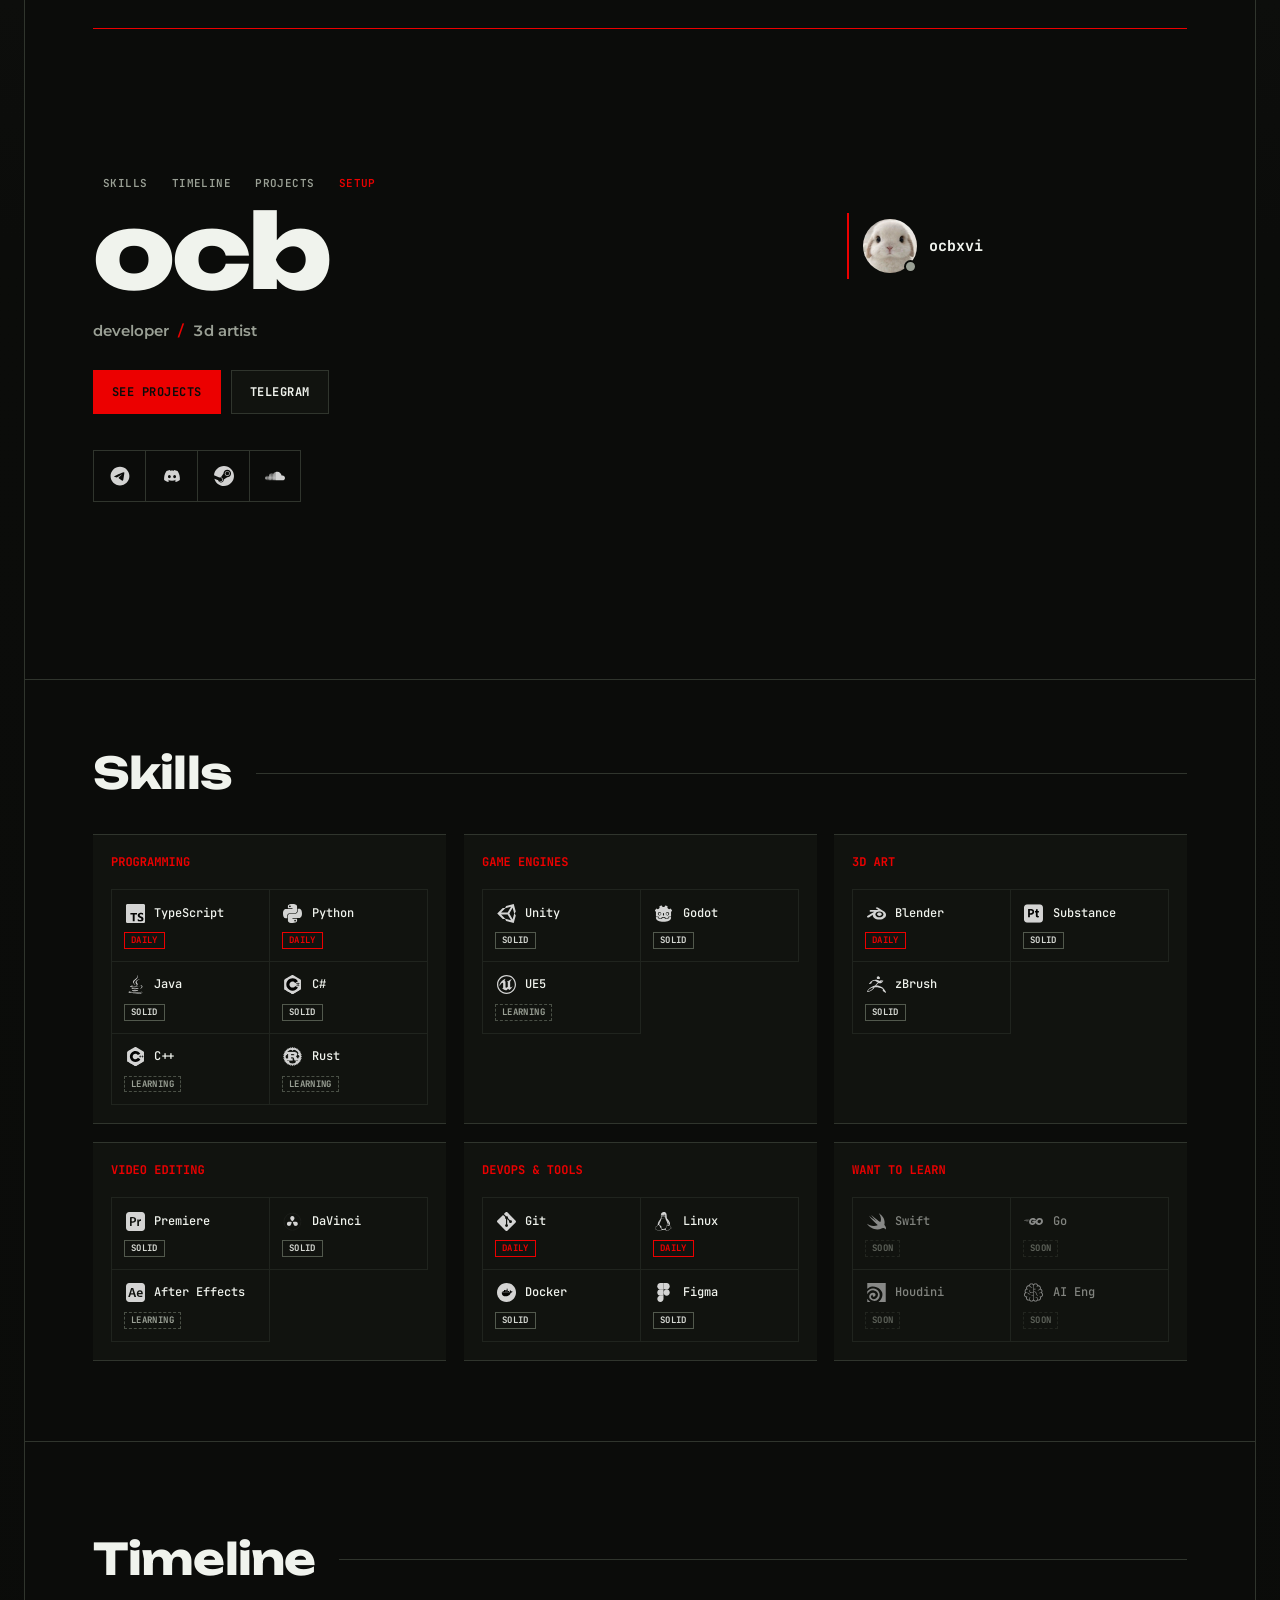
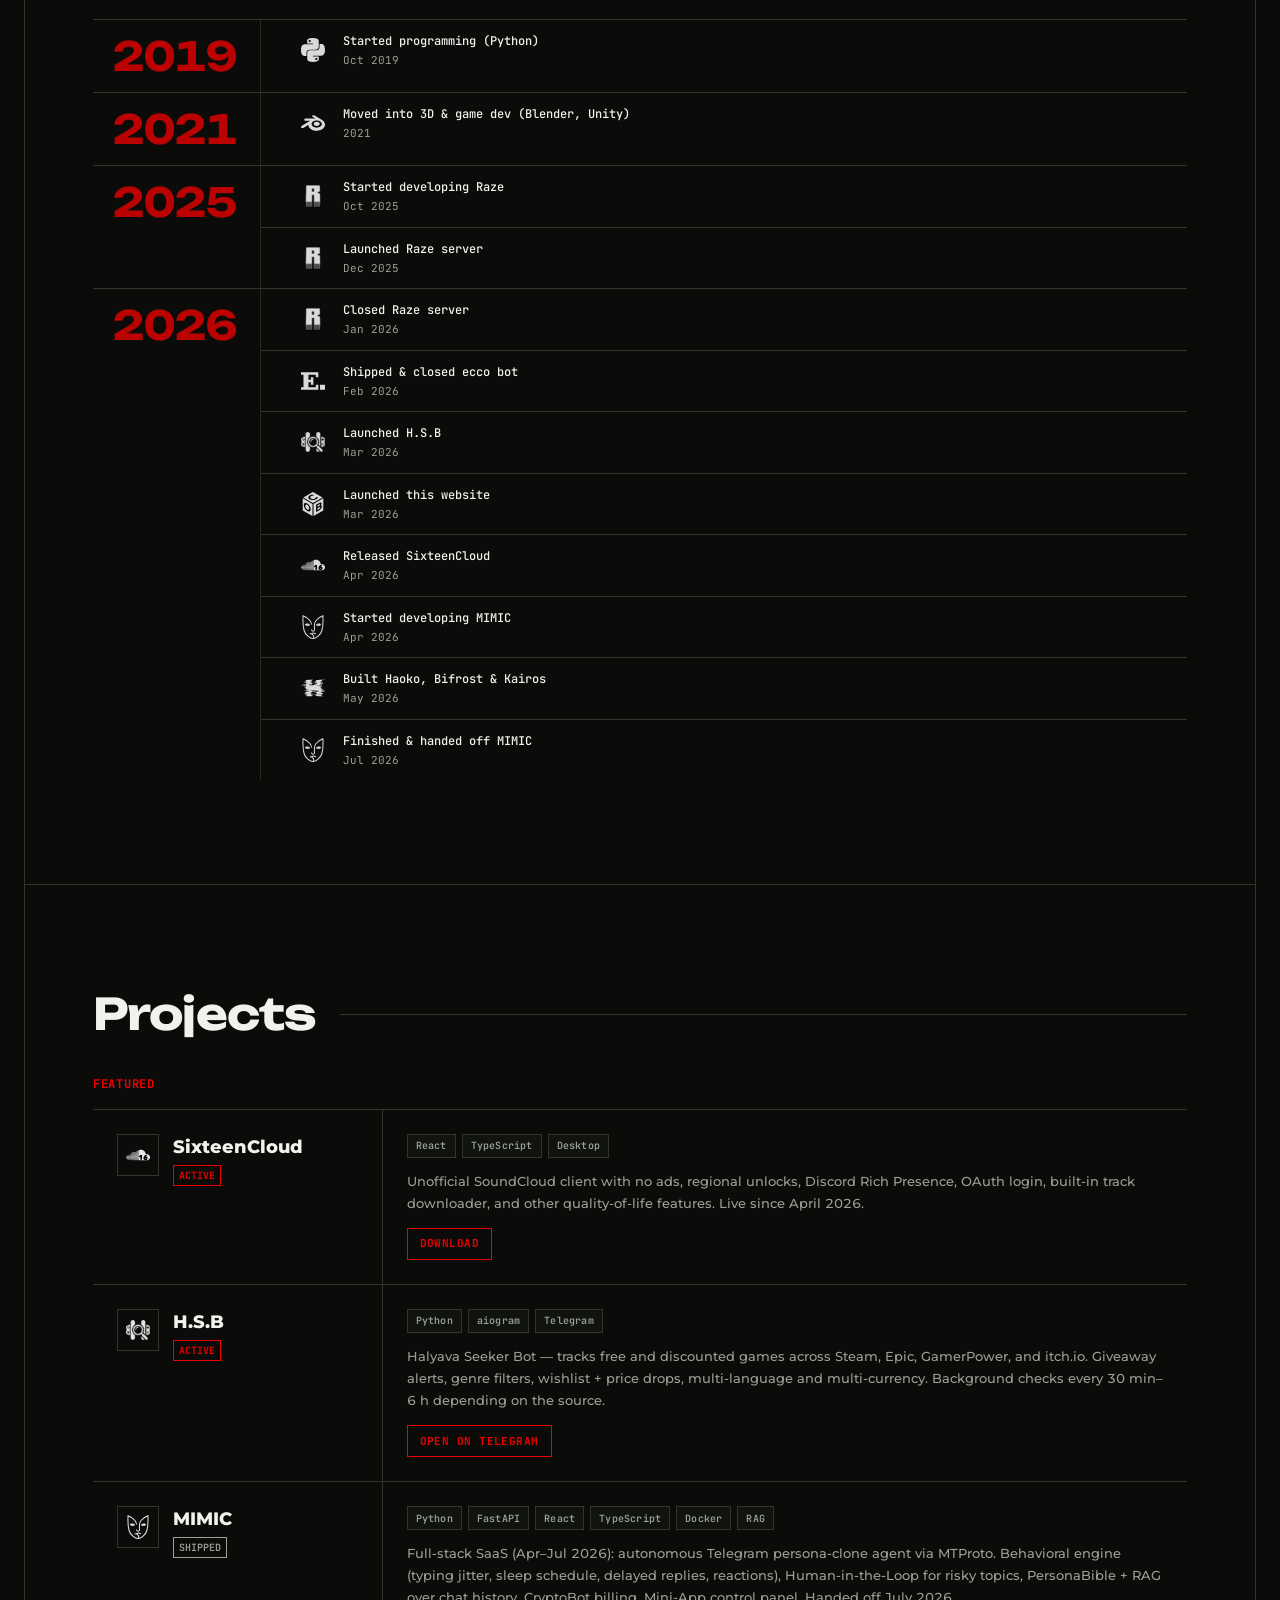
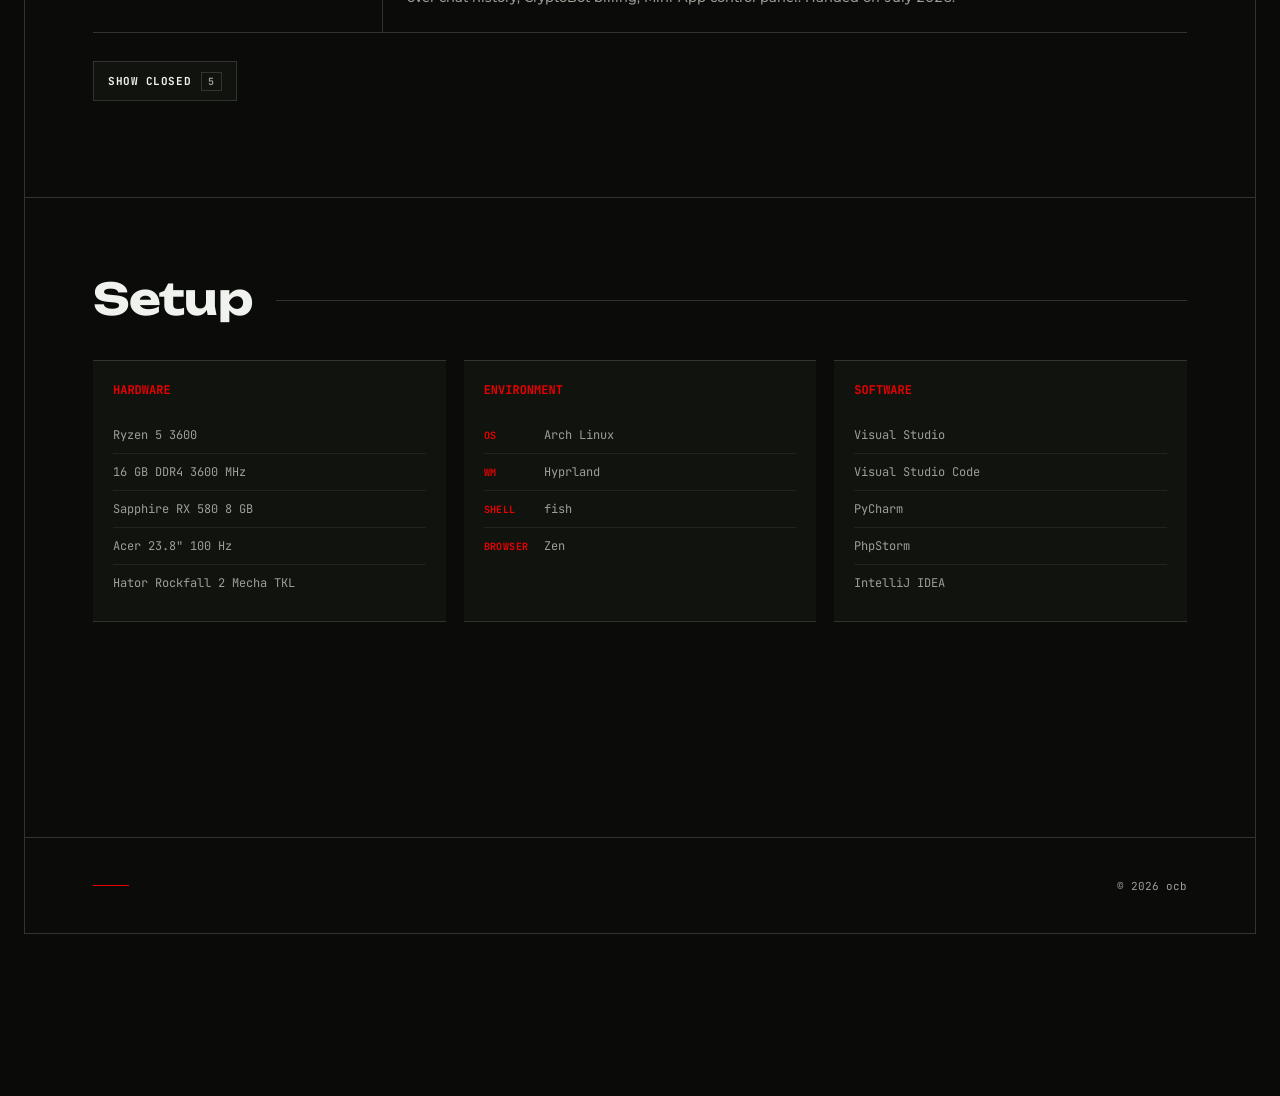
==== commit 765312d1: "Refresh bio: island nav, skill levels, featured projects, Godot skill. Tighten hero and skills layou" ====
--- a/index.html
+++ b/index.html
@@ -1,13 +1,13 @@
 <!DOCTYPE html>
-<html lang="ru">
+<html lang="en">
 <head>
     <meta charset="UTF-8">
     <meta name="viewport" content="width=device-width, initial-scale=1.0">
     <title>ocb | bio</title>
-    <meta name="description" content="ocb — developer, 3D artist & creator. Portfolio & projects.">
+    <meta name="description" content="ocb — developer & 3D artist. Portfolio & projects.">
     <meta name="theme-color" content="#0b0c0a">
     <meta property="og:title" content="ocb | bio">
-    <meta property="og:description" content="developer / 3d artist / creator — portfolio & projects">
+    <meta property="og:description" content="developer / 3d artist — portfolio & projects">
     <meta property="og:type" content="website">
     <meta property="og:image" content="https://ocb2016.me/img/og-logo.png">
     <meta property="og:image:type" content="image/png">
@@ -17,14 +17,14 @@
     <meta property="og:url" content="https://ocb2016.me/">
     <meta name="twitter:card" content="summary_large_image">
     <meta name="twitter:title" content="ocb | bio">
-    <meta name="twitter:description" content="developer / 3d artist / creator — portfolio & projects">
+    <meta name="twitter:description" content="developer / 3d artist — portfolio & projects">
     <meta name="twitter:image" content="https://ocb2016.me/img/og-logo.png">
     <meta name="twitter:image:alt" content="ocb logo">
     <link rel="icon" type="image/svg+xml" href="icons/ocb_site_logo.svg">
     <link rel="stylesheet" href="style.css">
     <link rel="stylesheet" href="cube.css">
 </head>
-<body>
+<body id="top">
     <div class="copy-toast" id="copyToast">Username copied.</div>
 
     <aside class="cube-rail" id="cubeRail" aria-hidden="true">
@@ -45,8 +45,25 @@
         </div>
     </aside>
 
+    <!-- Floating island — appears after hero leaves the viewport -->
+    <nav class="nav-island" id="navIsland" aria-label="Sections" aria-hidden="true">
+        <a href="#top" class="nav-island-brand">ocb</a>
+        <span class="nav-island-sep" aria-hidden="true"></span>
+        <a href="#skills" class="nav-link">Skills</a>
+        <a href="#timeline" class="nav-link">Timeline</a>
+        <a href="#projects" class="nav-link">Projects</a>
+        <a href="#setup" class="nav-link">Setup</a>
+    </nav>
+
     <div class="container">
-            <header class="hero">
+            <header class="hero" id="hero">
+                <nav class="hero-nav physics-element" id="heroNav" aria-label="On this page">
+                    <a href="#skills" class="nav-link">Skills</a>
+                    <a href="#timeline" class="nav-link">Timeline</a>
+                    <a href="#projects" class="nav-link">Projects</a>
+                    <a href="#setup" class="nav-link">Setup</a>
+                </nav>
+
                 <div class="discord-card physics-element" id="discordCard">
                     <img class="dc-badge" src="icons/discord.svg" alt="">
                     <div class="dc-left">
@@ -59,7 +76,7 @@
                         <span class="dc-username">ocbxvi</span>
                         <span class="dc-status-text" id="dcStatusText" style="display:none">Offline</span>
                         <div class="dc-activity" id="dcActivity">
-                            <img class="dc-activity-img" id="dcActivityImg" style="display:none">
+                            <img class="dc-activity-img" id="dcActivityImg" style="display:none" alt="">
                             <div class="dc-activity-text">
                                 <span class="dc-activity-label" id="dcActivityLabel">Playing</span>
                                 <span class="dc-activity-name" id="dcActivityName"></span>
@@ -72,94 +89,95 @@
                 </div>
 
                 <h1 class="title physics-element">ocb</h1>
-                <p class="tagline physics-element">developer <span class="separator">/</span> 3d artist <span class="separator">/</span> creator</p>
+                <p class="tagline physics-element">developer <span class="separator">/</span> 3d artist</p>
 
                 <div class="hero-actions physics-element">
                     <a href="#projects" class="hero-cta">See projects</a>
-                    <a href="https://t.me/ocbxvi" target="_blank" rel="noopener" class="hero-cta ghost">Telegram</a>
+                    <a href="https://t.me/ocbxvi" target="_blank" rel="noopener noreferrer" class="hero-cta ghost">Telegram</a>
                 </div>
 
                 <div class="socials physics-element">
-                    <a href="https://t.me/ocbxvi" target="_blank" class="social-btn" aria-label="Telegram" data-tooltip="Telegram">
+                    <a href="https://t.me/ocbxvi" target="_blank" rel="noopener noreferrer" class="social-btn" aria-label="Telegram" data-tooltip="Telegram">
                         <img src="icons/telegram.svg" alt="Telegram">
                     </a>
-                    <button class="social-btn" id="discordCopyBtn" aria-label="Discord" data-tooltip="Discord">
+                    <button type="button" class="social-btn" id="discordCopyBtn" aria-label="Discord" data-tooltip="Discord">
                         <img src="icons/discord.svg" alt="Discord">
                     </button>
-                    <a href="https://steamcommunity.com/id/ocb2016/" target="_blank" class="social-btn" aria-label="Steam" data-tooltip="Steam">
+                    <a href="https://steamcommunity.com/id/ocb2016/" target="_blank" rel="noopener noreferrer" class="social-btn" aria-label="Steam" data-tooltip="Steam">
                         <img src="icons/steam.svg" alt="Steam">
                     </a>
-                    <a href="https://soundcloud.com/ocb2016" target="_blank" class="social-btn" aria-label="SoundCloud" data-tooltip="SoundCloud">
+                    <a href="https://soundcloud.com/ocb2016" target="_blank" rel="noopener noreferrer" class="social-btn" aria-label="SoundCloud" data-tooltip="SoundCloud">
                         <img src="icons/soundcloud.svg" alt="SoundCloud">
                     </a>
                 </div>
             </header>
 
-            <section class="skills-section">
+            <section class="skills-section" id="skills">
                 <h2 class="section-title physics-element">Skills</h2>
 
                 <div class="skills-grid">
                     <div class="skill-category">
-                        <h3 class="category-title physics-element">Programming</h3>
+                        <h3 class="category-title">Programming</h3>
                         <div class="skill-cards">
-                            <div class="skill-card physics-element"><div class="skill-icon-wrap"><img src="icons/python.svg" class="skill-svg" alt="Python"></div><span class="skill-name">Python</span><div class="skill-bar"><div class="skill-fill" data-level="75"></div></div></div>
-                            <div class="skill-card physics-element"><div class="skill-icon-wrap"><img src="icons/java.svg" class="skill-svg" alt="Java"></div><span class="skill-name">Java</span><div class="skill-bar"><div class="skill-fill" data-level="50"></div></div></div>
-                            <div class="skill-card physics-element"><div class="skill-icon-wrap"><img src="icons/c%23.svg" class="skill-svg" alt="C#"></div><span class="skill-name">C#</span><div class="skill-bar"><div class="skill-fill" data-level="35"></div></div></div>
-                            <div class="skill-card physics-element"><div class="skill-icon-wrap"><img src="icons/c%2B%2B.svg" class="skill-svg" alt="C++"></div><span class="skill-name">C++</span><div class="skill-bar"><div class="skill-fill" data-level="25"></div></div></div>
-                            <div class="skill-card physics-element"><div class="skill-icon-wrap"><img src="icons/typescript.svg" class="skill-svg" alt="TypeScript"></div><span class="skill-name">TypeScript</span><div class="skill-bar"><div class="skill-fill" data-level="100"></div></div></div>
-                            <div class="skill-card physics-element"><div class="skill-icon-wrap"><img src="icons/rust.svg" class="skill-svg" alt="Rust"></div><span class="skill-name">Rust</span><div class="skill-bar"><div class="skill-fill" data-level="35"></div></div></div>
+                            <div class="skill-card"><div class="skill-row"><div class="skill-icon-wrap"><img src="icons/typescript.svg" class="skill-svg" alt=""></div><span class="skill-name">TypeScript</span></div><span class="skill-level daily">daily</span></div>
+                            <div class="skill-card"><div class="skill-row"><div class="skill-icon-wrap"><img src="icons/python.svg" class="skill-svg" alt=""></div><span class="skill-name">Python</span></div><span class="skill-level daily">daily</span></div>
+                            <div class="skill-card"><div class="skill-row"><div class="skill-icon-wrap"><img src="icons/java.svg" class="skill-svg" alt=""></div><span class="skill-name">Java</span></div><span class="skill-level solid">solid</span></div>
+                            <div class="skill-card"><div class="skill-row"><div class="skill-icon-wrap"><img src="icons/c%23.svg" class="skill-svg" alt=""></div><span class="skill-name">C#</span></div><span class="skill-level solid">solid</span></div>
+                            <div class="skill-card"><div class="skill-row"><div class="skill-icon-wrap"><img src="icons/c%2B%2B.svg" class="skill-svg" alt=""></div><span class="skill-name">C++</span></div><span class="skill-level learning">learning</span></div>
+                            <div class="skill-card"><div class="skill-row"><div class="skill-icon-wrap"><img src="icons/rust.svg" class="skill-svg" alt=""></div><span class="skill-name">Rust</span></div><span class="skill-level learning">learning</span></div>
                         </div>
                     </div>
 
                     <div class="skill-category">
-                        <h3 class="category-title physics-element">Game Engines</h3>
+                        <h3 class="category-title">Game Engines</h3>
                         <div class="skill-cards">
-                            <div class="skill-card physics-element"><div class="skill-icon-wrap"><img src="icons/unity.svg" class="skill-svg" alt="Unity"></div><span class="skill-name">Unity</span><div class="skill-bar"><div class="skill-fill" data-level="90"></div></div></div>
-                            <div class="skill-card physics-element"><div class="skill-icon-wrap"><img src="icons/ue.svg" class="skill-svg" alt="UE5"></div><span class="skill-name">Unreal Engine 5</span><div class="skill-bar"><div class="skill-fill" data-level="20"></div></div></div>
+                            <div class="skill-card"><div class="skill-row"><div class="skill-icon-wrap"><img src="icons/unity.svg" class="skill-svg" alt=""></div><span class="skill-name">Unity</span></div><span class="skill-level solid">solid</span></div>
+                            <div class="skill-card"><div class="skill-row"><div class="skill-icon-wrap"><img src="icons/godot.svg" class="skill-svg" alt=""></div><span class="skill-name">Godot</span></div><span class="skill-level solid">solid</span></div>
+                            <div class="skill-card"><div class="skill-row"><div class="skill-icon-wrap"><img src="icons/ue.svg" class="skill-svg" alt=""></div><span class="skill-name">UE5</span></div><span class="skill-level learning">learning</span></div>
                         </div>
                     </div>
 
                     <div class="skill-category">
-                        <h3 class="category-title physics-element">3D Art</h3>
+                        <h3 class="category-title">3D Art</h3>
                         <div class="skill-cards">
-                            <div class="skill-card physics-element"><div class="skill-icon-wrap"><img src="icons/blender.svg" class="skill-svg" alt="Blender"></div><span class="skill-name">Blender</span><div class="skill-bar"><div class="skill-fill" data-level="100"></div></div></div>
-                            <div class="skill-card physics-element"><div class="skill-icon-wrap"><img src="icons/zbrush.svg" class="skill-svg" alt="zBrush"></div><span class="skill-name">zBrush</span><div class="skill-bar"><div class="skill-fill" data-level="70"></div></div></div>
-                            <div class="skill-card physics-element"><div class="skill-icon-wrap"><img src="icons/substancepainter.svg" class="skill-svg" alt="Substance Painter"></div><span class="skill-name">Substance Painter</span><div class="skill-bar"><div class="skill-fill" data-level="100"></div></div></div>
+                            <div class="skill-card"><div class="skill-row"><div class="skill-icon-wrap"><img src="icons/blender.svg" class="skill-svg" alt=""></div><span class="skill-name">Blender</span></div><span class="skill-level daily">daily</span></div>
+                            <div class="skill-card"><div class="skill-row"><div class="skill-icon-wrap"><img src="icons/substancepainter.svg" class="skill-svg" alt=""></div><span class="skill-name">Substance</span></div><span class="skill-level solid">solid</span></div>
+                            <div class="skill-card"><div class="skill-row"><div class="skill-icon-wrap"><img src="icons/zbrush.svg" class="skill-svg" alt=""></div><span class="skill-name">zBrush</span></div><span class="skill-level solid">solid</span></div>
                         </div>
                     </div>
 
                     <div class="skill-category">
-                        <h3 class="category-title physics-element">Video Editing</h3>
+                        <h3 class="category-title">Video Editing</h3>
                         <div class="skill-cards">
-                            <div class="skill-card physics-element"><div class="skill-icon-wrap"><img src="icons/pr.svg" class="skill-svg" alt="Premiere Pro"></div><span class="skill-name">Premiere Pro</span><div class="skill-bar"><div class="skill-fill" data-level="100"></div></div></div>
-                            <div class="skill-card physics-element"><div class="skill-icon-wrap"><img src="icons/davinci.svg" class="skill-svg" alt="DaVinci Resolve"></div><span class="skill-name">DaVinci Resolve</span><div class="skill-bar"><div class="skill-fill" data-level="75"></div></div></div>
-                            <div class="skill-card physics-element"><div class="skill-icon-wrap"><img src="icons/ae.svg" class="skill-svg" alt="After Effects"></div><span class="skill-name">After Effects</span><div class="skill-bar"><div class="skill-fill" data-level="30"></div></div></div>
+                            <div class="skill-card"><div class="skill-row"><div class="skill-icon-wrap"><img src="icons/pr.svg" class="skill-svg" alt=""></div><span class="skill-name">Premiere</span></div><span class="skill-level solid">solid</span></div>
+                            <div class="skill-card"><div class="skill-row"><div class="skill-icon-wrap"><img src="icons/davinci.svg" class="skill-svg" alt=""></div><span class="skill-name">DaVinci</span></div><span class="skill-level solid">solid</span></div>
+                            <div class="skill-card"><div class="skill-row"><div class="skill-icon-wrap"><img src="icons/ae.svg" class="skill-svg" alt=""></div><span class="skill-name">After Effects</span></div><span class="skill-level learning">learning</span></div>
                         </div>
                     </div>
 
                     <div class="skill-category">
-                        <h3 class="category-title physics-element">DevOps &amp; Tools</h3>
+                        <h3 class="category-title">DevOps &amp; Tools</h3>
                         <div class="skill-cards">
-                            <div class="skill-card physics-element"><div class="skill-icon-wrap"><img src="icons/docker.svg" class="skill-svg" alt="Docker"></div><span class="skill-name">Docker</span><div class="skill-bar"><div class="skill-fill" data-level="100"></div></div></div>
-                            <div class="skill-card physics-element"><div class="skill-icon-wrap"><img src="icons/git.svg" class="skill-svg" alt="Git"></div><span class="skill-name">Git</span><div class="skill-bar"><div class="skill-fill" data-level="100"></div></div></div>
-                            <div class="skill-card physics-element"><div class="skill-icon-wrap"><img src="icons/linux.svg" class="skill-svg" alt="Linux"></div><span class="skill-name">Linux</span><div class="skill-bar"><div class="skill-fill" data-level="100"></div></div></div>
-                            <div class="skill-card physics-element"><div class="skill-icon-wrap"><img src="icons/figma.svg" class="skill-svg" alt="Figma"></div><span class="skill-name">Figma</span><div class="skill-bar"><div class="skill-fill" data-level="100"></div></div></div>
+                            <div class="skill-card"><div class="skill-row"><div class="skill-icon-wrap"><img src="icons/git.svg" class="skill-svg" alt=""></div><span class="skill-name">Git</span></div><span class="skill-level daily">daily</span></div>
+                            <div class="skill-card"><div class="skill-row"><div class="skill-icon-wrap"><img src="icons/linux.svg" class="skill-svg" alt=""></div><span class="skill-name">Linux</span></div><span class="skill-level daily">daily</span></div>
+                            <div class="skill-card"><div class="skill-row"><div class="skill-icon-wrap"><img src="icons/docker.svg" class="skill-svg" alt=""></div><span class="skill-name">Docker</span></div><span class="skill-level solid">solid</span></div>
+                            <div class="skill-card"><div class="skill-row"><div class="skill-icon-wrap"><img src="icons/figma.svg" class="skill-svg" alt=""></div><span class="skill-name">Figma</span></div><span class="skill-level solid">solid</span></div>
                         </div>
                     </div>
 
                     <div class="skill-category">
-                        <h3 class="category-title physics-element">Want to Learn</h3>
+                        <h3 class="category-title">Want to Learn</h3>
                         <div class="skill-cards">
-                            <div class="skill-card physics-element future-skill"><div class="skill-icon-wrap"><img src="icons/swift.svg" class="skill-svg" alt="Swift"></div><span class="skill-name">Swift</span><div class="skill-bar"><div class="skill-fill" data-level="0"></div></div></div>
-                            <div class="skill-card physics-element future-skill"><div class="skill-icon-wrap"><img src="icons/go.svg" class="skill-svg" alt="Go"></div><span class="skill-name">Go</span><div class="skill-bar"><div class="skill-fill" data-level="0"></div></div></div>
-                            <div class="skill-card physics-element future-skill"><div class="skill-icon-wrap"><img src="icons/houdini.svg" class="skill-svg" alt="Houdini"></div><span class="skill-name">Houdini</span><div class="skill-bar"><div class="skill-fill" data-level="0"></div></div></div>
-                            <div class="skill-card physics-element future-skill"><div class="skill-icon-wrap"><img src="icons/ai.svg" class="skill-svg" alt="AI Engineering"></div><span class="skill-name">AI Engineering</span><div class="skill-bar"><div class="skill-fill" data-level="0"></div></div></div>
+                            <div class="skill-card future-skill"><div class="skill-row"><div class="skill-icon-wrap"><img src="icons/swift.svg" class="skill-svg" alt=""></div><span class="skill-name">Swift</span></div><span class="skill-level future">soon</span></div>
+                            <div class="skill-card future-skill"><div class="skill-row"><div class="skill-icon-wrap"><img src="icons/go.svg" class="skill-svg" alt=""></div><span class="skill-name">Go</span></div><span class="skill-level future">soon</span></div>
+                            <div class="skill-card future-skill"><div class="skill-row"><div class="skill-icon-wrap"><img src="icons/houdini.svg" class="skill-svg" alt=""></div><span class="skill-name">Houdini</span></div><span class="skill-level future">soon</span></div>
+                            <div class="skill-card future-skill"><div class="skill-row"><div class="skill-icon-wrap"><img src="icons/ai.svg" class="skill-svg" alt=""></div><span class="skill-name">AI Eng</span></div><span class="skill-level future">soon</span></div>
                         </div>
                     </div>
                 </div>
             </section>
 
-            <section class="timeline-section">
+            <section class="timeline-section" id="timeline">
                 <h2 class="section-title physics-element">Timeline</h2>
                 <div class="timeline">
                     <div class="timeline-line"></div>
@@ -168,32 +186,10 @@
                     <div class="timeline-item left">
                         <div class="timeline-dot"></div>
                         <div class="timeline-card">
-                            <div class="timeline-card-icon"><img src="icons/python.svg" alt="Python"></div>
-                            <div class="timeline-card-info">
-                                <span class="timeline-card-title">Started learning Python</span>
+                            <div class="timeline-card-icon"><img src="icons/python.svg" alt=""></div>
+                            <div class="timeline-card-info">
+                                <span class="timeline-card-title">Started programming (Python)</span>
                                 <span class="timeline-card-date">Oct 2019</span>
-                            </div>
-                        </div>
-                    </div>
-
-                    <div class="timeline-year">2020</div>
-                    <div class="timeline-item right">
-                        <div class="timeline-dot"></div>
-                        <div class="timeline-card">
-                            <div class="timeline-card-icon"><img src="icons/pr.svg" alt="Premiere Pro"></div>
-                            <div class="timeline-card-info">
-                                <span class="timeline-card-title">Started learning Premiere Pro</span>
-                                <span class="timeline-card-date">Jul 2020</span>
-                            </div>
-                        </div>
-                    </div>
-                    <div class="timeline-item left">
-                        <div class="timeline-dot"></div>
-                        <div class="timeline-card">
-                            <div class="timeline-card-icon"><img src="icons/ae.svg" alt="After Effects"></div>
-                            <div class="timeline-card-info">
-                                <span class="timeline-card-title">Started learning After Effects</span>
-                                <span class="timeline-card-date">Sep 2020</span>
                             </div>
                         </div>
                     </div>
@@ -202,155 +198,29 @@
                     <div class="timeline-item right">
                         <div class="timeline-dot"></div>
                         <div class="timeline-card">
-                            <div class="timeline-card-icon"><img src="icons/blender.svg" alt="Blender"></div>
-                            <div class="timeline-card-info">
-                                <span class="timeline-card-title">Started learning Blender</span>
-                                <span class="timeline-card-date">Jan 2021</span>
-                            </div>
-                        </div>
-                    </div>
+                            <div class="timeline-card-icon"><img src="icons/blender.svg" alt=""></div>
+                            <div class="timeline-card-info">
+                                <span class="timeline-card-title">Moved into 3D &amp; game dev (Blender, Unity)</span>
+                                <span class="timeline-card-date">2021</span>
+                            </div>
+                        </div>
+                    </div>
+
+                    <div class="timeline-year">2025</div>
                     <div class="timeline-item left">
                         <div class="timeline-dot"></div>
                         <div class="timeline-card">
-                            <div class="timeline-card-icon"><img src="icons/unity.svg" alt="Unity"></div>
-                            <div class="timeline-card-info">
-                                <span class="timeline-card-title">Started learning Unity & C#</span>
-                                <span class="timeline-card-date">Feb 2021</span>
-                            </div>
-                        </div>
-                    </div>
-                    <div class="timeline-item right">
-                        <div class="timeline-dot"></div>
-                        <div class="timeline-card">
-                            <div class="timeline-card-icon"><img src="icons/figma.svg" alt="Figma"></div>
-                            <div class="timeline-card-info">
-                                <span class="timeline-card-title">Started learning Figma</span>
-                                <span class="timeline-card-date">Oct 2021</span>
-                            </div>
-                        </div>
-                    </div>
-
-                    <div class="timeline-year">2022</div>
-                    <div class="timeline-item right">
-                        <div class="timeline-dot"></div>
-                        <div class="timeline-card">
-                            <div class="timeline-card-icon"><img src="icons/linux.svg" alt="Linux"></div>
-                            <div class="timeline-card-info">
-                                <span class="timeline-card-title">Started learning Linux & Git</span>
-                                <span class="timeline-card-date">Sep 2022</span>
-                            </div>
-                        </div>
-                    </div>
-                    <div class="timeline-item left">
-                        <div class="timeline-dot"></div>
-                        <div class="timeline-card">
-                            <div class="timeline-card-icon"><img src="icons/java.svg" alt="Java"></div>
-                            <div class="timeline-card-info">
-                                <span class="timeline-card-title">Started learning Java</span>
-                                <span class="timeline-card-date">Oct 2022</span>
-                            </div>
-                        </div>
-                    </div>
-                    <div class="timeline-item left">
-                        <div class="timeline-dot"></div>
-                        <div class="timeline-card">
-                            <div class="timeline-card-icon"><img src="icons/typescript.svg" alt="TypeScript"></div>
-                            <div class="timeline-card-info">
-                                <span class="timeline-card-title">Started learning TypeScript</span>
-                                <span class="timeline-card-date">Dec 2022</span>
-                            </div>
-                        </div>
-                    </div>
-                    <div class="timeline-item right">
-                        <div class="timeline-dot"></div>
-                        <div class="timeline-card">
-                            <div class="timeline-card-icon"><img src="icons/davinci.svg" alt="DaVinci Resolve"></div>
-                            <div class="timeline-card-info">
-                                <span class="timeline-card-title">Started learning DaVinci Resolve</span>
-                                <span class="timeline-card-date">Dec 2022</span>
-                            </div>
-                        </div>
-                    </div>
-
-                    <div class="timeline-year">2023</div>
-                    <div class="timeline-item right">
-                        <div class="timeline-dot"></div>
-                        <div class="timeline-card">
-                            <div class="timeline-card-icon"><img src="icons/zbrush.svg" alt="zBrush"></div>
-                            <div class="timeline-card-info">
-                                <span class="timeline-card-title">Started learning zBrush</span>
-                                <span class="timeline-card-date">May 2023</span>
-                            </div>
-                        </div>
-                    </div>
-
-                    <div class="timeline-year">2024</div>
-                    <div class="timeline-item left">
-                        <div class="timeline-dot"></div>
-                        <div class="timeline-card">
-                            <div class="timeline-card-icon"><img src="icons/java.svg" alt="Java"></div>
-                            <div class="timeline-card-info">
-                                <span class="timeline-card-title">Returned to Java development</span>
-                                <span class="timeline-card-date">Feb 2024</span>
-                            </div>
-                        </div>
-                    </div>
-                    <div class="timeline-item right">
-                        <div class="timeline-dot"></div>
-                        <div class="timeline-card">
-                            <div class="timeline-card-icon"><img src="icons/docker.svg" alt="Docker"></div>
-                            <div class="timeline-card-info">
-                                <span class="timeline-card-title">Started learning Docker</span>
-                                <span class="timeline-card-date">Mar 2024</span>
-                            </div>
-                        </div>
-                    </div>
-
-                    <div class="timeline-year">2025</div>
-                    <div class="timeline-item right">
-                        <div class="timeline-dot"></div>
-                        <div class="timeline-card">
-                            <div class="timeline-card-icon"><img src="icons/c%2B%2B.svg" alt="C++"></div>
-                            <div class="timeline-card-info">
-                                <span class="timeline-card-title">Started learning C++</span>
-                                <span class="timeline-card-date">Mar 2025</span>
-                            </div>
-                        </div>
-                    </div>
-                    <div class="timeline-item left">
-                        <div class="timeline-dot"></div>
-                        <div class="timeline-card">
-                            <div class="timeline-card-icon"><img src="icons/ue.svg" alt="UE5"></div>
-                            <div class="timeline-card-info">
-                                <span class="timeline-card-title">Started learning Unreal Engine 5</span>
-                                <span class="timeline-card-date">Apr 2025</span>
-                            </div>
-                        </div>
-                    </div>
-                    <div class="timeline-item right">
-                        <div class="timeline-dot"></div>
-                        <div class="timeline-card">
-                            <div class="timeline-card-icon"><img src="icons/substancepainter.svg" alt="Substance Painter"></div>
-                            <div class="timeline-card-info">
-                                <span class="timeline-card-title">Started learning Substance Painter</span>
-                                <span class="timeline-card-date">May 2025</span>
-                            </div>
-                        </div>
-                    </div>
-                    <div class="timeline-item left">
-                        <div class="timeline-dot"></div>
-                        <div class="timeline-card">
-                            <div class="timeline-card-icon"><img src="icons/raze.svg" alt="Raze"></div>
+                            <div class="timeline-card-icon"><img src="icons/raze.svg" alt=""></div>
                             <div class="timeline-card-info">
                                 <span class="timeline-card-title">Started developing Raze</span>
                                 <span class="timeline-card-date">Oct 2025</span>
                             </div>
                         </div>
                     </div>
-                    <div class="timeline-item left">
-                        <div class="timeline-dot"></div>
-                        <div class="timeline-card">
-                            <div class="timeline-card-icon"><img src="icons/raze.svg" alt="Raze"></div>
+                    <div class="timeline-item right">
+                        <div class="timeline-dot"></div>
+                        <div class="timeline-card">
+                            <div class="timeline-card-icon"><img src="icons/raze.svg" alt=""></div>
                             <div class="timeline-card-info">
                                 <span class="timeline-card-title">Launched Raze server</span>
                                 <span class="timeline-card-date">Dec 2025</span>
@@ -359,32 +229,32 @@
                     </div>
 
                     <div class="timeline-year">2026</div>
-                    <div class="timeline-item right">
-                        <div class="timeline-dot"></div>
-                        <div class="timeline-card">
-                            <div class="timeline-card-icon"><img src="icons/raze.svg" alt="Raze"></div>
+                    <div class="timeline-item left">
+                        <div class="timeline-dot"></div>
+                        <div class="timeline-card">
+                            <div class="timeline-card-icon"><img src="icons/raze.svg" alt=""></div>
                             <div class="timeline-card-info">
                                 <span class="timeline-card-title">Closed Raze server</span>
                                 <span class="timeline-card-date">Jan 2026</span>
                             </div>
                         </div>
                     </div>
+                    <div class="timeline-item right">
+                        <div class="timeline-dot"></div>
+                        <div class="timeline-card">
+                            <div class="timeline-card-icon"><img src="icons/ecco.svg" alt=""></div>
+                            <div class="timeline-card-info">
+                                <span class="timeline-card-title">Shipped &amp; closed ecco bot</span>
+                                <span class="timeline-card-date">Feb 2026</span>
+                            </div>
+                        </div>
+                    </div>
                     <div class="timeline-item left">
                         <div class="timeline-dot"></div>
                         <div class="timeline-card">
-                            <div class="timeline-card-icon"><img src="icons/ecco.svg" alt="ecco"></div>
-                            <div class="timeline-card-info">
-                                <span class="timeline-card-title">Created & closed ecco bot</span>
-                                <span class="timeline-card-date">Feb 2026</span>
-                            </div>
-                        </div>
-                    </div>
-                    <div class="timeline-item left">
-                        <div class="timeline-dot"></div>
-                        <div class="timeline-card">
-                            <div class="timeline-card-icon"><img src="icons/hsb.svg" alt="H.S.B"></div>
-                            <div class="timeline-card-info">
-                                <span class="timeline-card-title">Created H.S.B bot</span>
+                            <div class="timeline-card-icon"><img src="icons/hsb.svg" alt=""></div>
+                            <div class="timeline-card-info">
+                                <span class="timeline-card-title">Launched H.S.B</span>
                                 <span class="timeline-card-date">Mar 2026</span>
                             </div>
                         </div>
@@ -392,7 +262,7 @@
                     <div class="timeline-item right">
                         <div class="timeline-dot"></div>
                         <div class="timeline-card">
-                            <div class="timeline-card-icon"><img src="icons/ocb_site_logo_white.svg" alt="Site"></div>
+                            <div class="timeline-card-icon"><img src="icons/ocb_site_logo_white.svg" alt=""></div>
                             <div class="timeline-card-info">
                                 <span class="timeline-card-title">Launched this website</span>
                                 <span class="timeline-card-date">Mar 2026</span>
@@ -402,27 +272,17 @@
                     <div class="timeline-item left">
                         <div class="timeline-dot"></div>
                         <div class="timeline-card">
-                            <div class="timeline-card-icon"><img src="icons/rust.svg" alt="Rust"></div>
-                            <div class="timeline-card-info">
-                                <span class="timeline-card-title">Started learning Rust</span>
-                                <span class="timeline-card-date">Mar 2026</span>
+                            <div class="timeline-card-icon"><img src="icons/sixteencloud_logo_light.svg" alt=""></div>
+                            <div class="timeline-card-info">
+                                <span class="timeline-card-title">Released SixteenCloud</span>
+                                <span class="timeline-card-date">Apr 2026</span>
                             </div>
                         </div>
                     </div>
                     <div class="timeline-item right">
                         <div class="timeline-dot"></div>
                         <div class="timeline-card">
-                            <div class="timeline-card-icon"><img src="icons/sixteencloud_logo_light.svg" alt="SixteenCloud"></div>
-                            <div class="timeline-card-info">
-                                <span class="timeline-card-title">Created SixteenCloud</span>
-                                <span class="timeline-card-date">Apr 2026</span>
-                            </div>
-                        </div>
-                    </div>
-                    <div class="timeline-item right">
-                        <div class="timeline-dot"></div>
-                        <div class="timeline-card">
-                            <div class="timeline-card-icon"><img src="icons/mimic_icon_white.svg" alt="MIMIC"></div>
+                            <div class="timeline-card-icon"><img src="icons/mimic_icon_white.svg" alt=""></div>
                             <div class="timeline-card-info">
                                 <span class="timeline-card-title">Started developing MIMIC</span>
                                 <span class="timeline-card-date">Apr 2026</span>
@@ -432,9 +292,9 @@
                     <div class="timeline-item left">
                         <div class="timeline-dot"></div>
                         <div class="timeline-card">
-                            <div class="timeline-card-icon"><img src="icons/haoko.svg" alt="Haoko"></div>
-                            <div class="timeline-card-info">
-                                <span class="timeline-card-title">Created Haoko</span>
+                            <div class="timeline-card-icon"><img src="icons/haoko.svg" alt=""></div>
+                            <div class="timeline-card-info">
+                                <span class="timeline-card-title">Built Haoko, Bifrost &amp; Kairos</span>
                                 <span class="timeline-card-date">May 2026</span>
                             </div>
                         </div>
@@ -442,29 +302,9 @@
                     <div class="timeline-item right">
                         <div class="timeline-dot"></div>
                         <div class="timeline-card">
-                            <div class="timeline-card-icon"><img src="icons/bifrost.svg" alt="Bifrost"></div>
-                            <div class="timeline-card-info">
-                                <span class="timeline-card-title">Created Bifrost</span>
-                                <span class="timeline-card-date">May 2026</span>
-                            </div>
-                        </div>
-                    </div>
-                    <div class="timeline-item left">
-                        <div class="timeline-dot"></div>
-                        <div class="timeline-card">
-                            <div class="timeline-card-icon"><img src="icons/kairos.svg" alt="Kairos"></div>
-                            <div class="timeline-card-info">
-                                <span class="timeline-card-title">Created Kairos</span>
-                                <span class="timeline-card-date">May 2026</span>
-                            </div>
-                        </div>
-                    </div>
-                    <div class="timeline-item right">
-                        <div class="timeline-dot"></div>
-                        <div class="timeline-card">
-                            <div class="timeline-card-icon"><img src="icons/mimic_icon_white.svg" alt="MIMIC"></div>
-                            <div class="timeline-card-info">
-                                <span class="timeline-card-title">Finished MIMIC</span>
+                            <div class="timeline-card-icon"><img src="icons/mimic_icon_white.svg" alt=""></div>
+                            <div class="timeline-card-info">
+                                <span class="timeline-card-title">Finished &amp; handed off MIMIC</span>
                                 <span class="timeline-card-date">Jul 2026</span>
                             </div>
                         </div>
@@ -475,84 +315,26 @@
             <section class="projects-section" id="projects">
                 <h2 class="section-title physics-element">Projects</h2>
 
-                <div class="projects-grid">
-                    <div class="project-card closed">
+                <h3 class="projects-subtitle physics-element">Featured</h3>
+                <div class="projects-grid" id="featuredProjects">
+                    <div class="project-card active">
                         <div class="project-preview">
                             <div class="project-icon-wrap">
-                                <img src="icons/haoko.svg" alt="Haoko" class="project-icon">
-                            </div>
-                            <span class="project-name">Haoko</span>
-                            <span class="project-badge">Closed</span>
+                                <img src="icons/sixteencloud_logo_light.svg" alt="SixteenCloud" class="project-icon">
+                            </div>
+                            <span class="project-name">SixteenCloud</span>
+                            <span class="project-badge active-badge">Active</span>
                         </div>
                         <div class="project-details">
                             <div class="project-tech">
-                                <div class="tech-icon-wrap"><img src="icons/c%2B%2B.svg" alt="C++" class="tech-icon"></div>
-                            </div>
-                            <p class="project-description">Haoko is a compact terminal utility written in C++ during the transition to Arch Linux. It includes an active player parser via MPRIS, search by author and track title via the lrclib.net API, and retrieval (if available) of synchronized lyrics and their subsequent display in the terminal. The project was inspired by some guy from TikTok.</p>
-                        </div>
-                    </div>
-
-                    <div class="project-card closed">
-                        <div class="project-preview">
-                            <div class="project-icon-wrap">
-                                <img src="icons/bifrost.svg" alt="Bifrost" class="project-icon">
-                            </div>
-                            <span class="project-name">Bifrost</span>
-                            <span class="project-badge">Closed</span>
-                        </div>
-                        <div class="project-details">
-                            <div class="project-tech">
-                                <div class="tech-icon-wrap"><img src="icons/c%2B%2B.svg" alt="C++" class="tech-icon"></div>
-                            </div>
-                            <p class="project-description">Bifrost was created to easily transfer files over a local network between a computer and a phone, replacing notes or cloning messages in messengers. It includes Qt integration with the Quickshell shell and a backend written in C++, enabling incredibly fast transfers thanks to optimized UDP Transfer. It also includes a web server with QR code access for guests.</p>
-                        </div>
-                    </div>
-
-                    <div class="project-card closed">
-                        <div class="project-preview">
-                            <div class="project-icon-wrap">
-                                <img src="icons/kairos.svg" alt="Kairos" class="project-icon">
-                            </div>
-                            <span class="project-name">Kairos</span>
-                            <span class="project-badge">Closed</span>
-                        </div>
-                        <div class="project-details">
-                            <div class="project-tech">
-                                <div class="tech-icon-wrap"><img src="icons/c%2B%2B.svg" alt="C++" class="tech-icon"></div>
-                            </div>
-                            <p class="project-description">Kairos was conceived as a complement to Haoko due to the lack of lip-synch for many songs on lrclib.net. It is based on OpenAI Whisper models of varying complexity: Base, Medium, and Turbo. Technologies such as VAD (silence recognition), STEM separation (separating beats from vocals in a track), and multilingual support were added. The project was abandoned due to its limited versatility: each track requires an individual approach, poor ad-lib recognition, repetitive lyrics, etc.</p>
-                        </div>
-                    </div>
-
-                    <div class="project-card closed">
-                        <div class="project-preview">
-                            <div class="project-icon-wrap">
-                                <img src="icons/raze.svg" alt="Raze" class="project-icon">
-                            </div>
-                            <span class="project-name">Raze</span>
-                            <span class="project-badge">Closed</span>
-                        </div>
-                        <div class="project-details">
-                            <div class="project-tech">
-                                <div class="tech-icon-wrap"><img src="icons/java.svg" alt="Java" class="tech-icon"></div>
-                            </div>
-                            <p class="project-description">Raze was a military-political Minecraft server running version 1.20.1, created and released to the public in December 2025. Developed by myself, the entire server logic was written in Java and compiled into a single mod. The server featured a single PvP mode, Annihilation, with the destruction of military aircraft control points. The project was closed in January 2026 due to financial inability to maintain the server.</p>
-                        </div>
-                    </div>
-
-                    <div class="project-card closed">
-                        <div class="project-preview">
-                            <div class="project-icon-wrap">
-                                <img src="icons/ecco.svg" alt="ecco" class="project-icon">
-                            </div>
-                            <span class="project-name">ecco</span>
-                            <span class="project-badge">Closed</span>
-                        </div>
-                        <div class="project-details">
-                            <div class="project-tech">
-                                <div class="tech-icon-wrap"><img src="icons/python.svg" alt="Python" class="tech-icon"></div>
-                            </div>
-                            <p class="project-description">ecco is a solo experimental project created in February 2026 by myself. It is a universal Telegram bot for downloading high-quality media content from various platforms, such as YouTube, TikTok, Instagram, Pinterest, and SoundCloud. The project is written in Python and uses the yt-dlp library. Downloading from YouTube was suspended after a week due to accessibility issues. The project was closed due to its lack of relevance and the release of the server in favor of other projects.</p>
+                                <span class="tech-chip">React</span>
+                                <span class="tech-chip">TypeScript</span>
+                                <span class="tech-chip">Desktop</span>
+                            </div>
+                            <p class="project-description">Unofficial SoundCloud client with no ads, regional unlocks, Discord Rich Presence, OAuth login, built-in track downloader, and other quality-of-life features. Live since April 2026.</p>
+                            <div class="project-links">
+                                <a href="https://github.com/ocb2016/ocbbio/releases/latest" class="project-link" id="sixteencloud-download" target="_blank" rel="noopener noreferrer">Download</a>
+                            </div>
                         </div>
                     </div>
 
@@ -566,26 +348,14 @@
                         </div>
                         <div class="project-details">
                             <div class="project-tech">
-                                <div class="tech-icon-wrap"><img src="icons/python.svg" alt="Python" class="tech-icon"></div>
-                            </div>
-                            <p class="project-description">H.S.B (Halyava Seeker Bot) is a Telegram bot created in 2026 by myself for discovering free and discounted games across multiple platforms, including Steam, Epic Games Store, GamerPower, and itch.io. Written in Python using the aiogram framework, the bot features automated giveaway tracking, new release notifications filtered by genre preferences, and a personal wishlist system with price drop alerts. The bot supports multiple languages and currencies, with scheduled background checks running every 30 minutes to 6 hours depending on the data source. 
-The bot is available on Telegram under the username @HSB_Pidorbot</p>
-                        </div>
-                    </div>
-
-                    <div class="project-card active">
-                        <div class="project-preview">
-                            <div class="project-icon-wrap">
-                                <img src="icons/sixteencloud_logo_light.svg" alt="SixteenCloud" class="project-icon">
-                            </div>
-                            <span class="project-name">SixteenCloud</span>
-                            <span class="project-badge active-badge">Active</span>
-                        </div>
-                        <div class="project-details">
-                            <div class="project-tech">
-                                <div class="tech-icon-wrap"><img src="icons/react.svg" alt="React" class="tech-icon"></div>
-                            </div>
-                            <p class="project-description">SixteenCloud is a custom, unofficial SoundCloud fork with removed ads, regional restriction bypass, Discord Rich Presence, OAuth Token Login, a built-in track downloader, and many useful features. Created by me in April 2026, it's now live. <a href="https://github.com/ocb2016/ocbbio/releases/latest" class="project-link" id="sixteencloud-download">Download it here.</a></p>
+                                <span class="tech-chip">Python</span>
+                                <span class="tech-chip">aiogram</span>
+                                <span class="tech-chip">Telegram</span>
+                            </div>
+                            <p class="project-description">Halyava Seeker Bot — tracks free and discounted games across Steam, Epic, GamerPower, and itch.io. Giveaway alerts, genre filters, wishlist + price drops, multi-language and multi-currency. Background checks every 30 min–6 h depending on the source.</p>
+                            <div class="project-links">
+                                <a href="https://t.me/HSB_Pidorbot" class="project-link" target="_blank" rel="noopener noreferrer">Open on Telegram</a>
+                            </div>
                         </div>
                     </div>
 
@@ -595,22 +365,125 @@
                                 <img src="icons/mimic_icon_white.svg" alt="MIMIC" class="project-icon">
                             </div>
                             <span class="project-name">MIMIC</span>
-                            <span class="project-badge">Closed</span>
+                            <span class="project-badge">Shipped</span>
                         </div>
                         <div class="project-details">
                             <div class="project-tech">
-                                <div class="tech-icon-wrap"><img src="icons/python.svg" alt="Python" class="tech-icon"></div>
-                                <div class="tech-icon-wrap"><img src="icons/react.svg" alt="React" class="tech-icon"></div>
-                                <div class="tech-icon-wrap"><img src="icons/typescript.svg" alt="TypeScript" class="tech-icon"></div>
-                                <div class="tech-icon-wrap"><img src="icons/docker.svg" alt="Docker" class="tech-icon"></div>
-                            </div>
-                            <p class="project-description">MIMIC is a full-stack SaaS I built from April to July 2026: an autonomous Telegram persona-clone agent. It connects to a user's Telegram account via MTProto and replies in selected chats so the other person shouldn't realize they're talking to a bot. The core is a behavioral engine — typing jitter, sleep schedule, delayed replies, read-skip, reactions — plus Human-in-the-Loop escalation for risky topics, PersonaBible profiles, RAG over real chat history with e5 embeddings, CryptoBot billing, and a Telegram Mini-App for control. Backend in Python (Pyrogram, aiogram, FastAPI) with Postgres, Redis, and Qdrant; TMA frontend in React and TypeScript. The project was completed and handed off in July 2026.</p>
+                                <span class="tech-chip">Python</span>
+                                <span class="tech-chip">FastAPI</span>
+                                <span class="tech-chip">React</span>
+                                <span class="tech-chip">TypeScript</span>
+                                <span class="tech-chip">Docker</span>
+                                <span class="tech-chip">RAG</span>
+                            </div>
+                            <p class="project-description">Full-stack SaaS (Apr–Jul 2026): autonomous Telegram persona-clone agent via MTProto. Behavioral engine (typing jitter, sleep schedule, delayed replies, reactions), Human-in-the-Loop for risky topics, PersonaBible + RAG over chat history, CryptoBot billing, Mini-App control panel. Handed off July 2026.</p>
+                        </div>
+                    </div>
+                </div>
+
+                <div class="projects-closed-wrap">
+                    <button type="button" class="projects-toggle" id="closedToggle" aria-expanded="false" aria-controls="closedProjects">
+                        <span class="projects-toggle-label">Show closed</span>
+                        <span class="projects-toggle-count">5</span>
+                    </button>
+
+                    <div class="projects-grid closed-grid" id="closedProjects" hidden>
+                        <div class="project-card closed">
+                            <div class="project-preview">
+                                <div class="project-icon-wrap">
+                                    <img src="icons/haoko.svg" alt="Haoko" class="project-icon">
+                                </div>
+                                <span class="project-name">Haoko</span>
+                                <span class="project-badge">Closed</span>
+                            </div>
+                            <div class="project-details">
+                                <div class="project-tech">
+                                    <span class="tech-chip">C++</span>
+                                    <span class="tech-chip">MPRIS</span>
+                                    <span class="tech-chip">lrclib</span>
+                                </div>
+                                <p class="project-description">Terminal utility from the Arch transition: current track via MPRIS, search on lrclib.net, synced lyrics in the terminal.</p>
+                            </div>
+                        </div>
+
+                        <div class="project-card closed">
+                            <div class="project-preview">
+                                <div class="project-icon-wrap">
+                                    <img src="icons/bifrost.svg" alt="Bifrost" class="project-icon">
+                                </div>
+                                <span class="project-name">Bifrost</span>
+                                <span class="project-badge">Closed</span>
+                            </div>
+                            <div class="project-details">
+                                <div class="project-tech">
+                                    <span class="tech-chip">C++</span>
+                                    <span class="tech-chip">Qt</span>
+                                    <span class="tech-chip">UDP</span>
+                                    <span class="tech-chip">Quickshell</span>
+                                </div>
+                                <p class="project-description">Local-network file transfer phone ↔ PC. Qt + Quickshell UI, C++ backend, fast UDP transfer, guest web server with QR access.</p>
+                            </div>
+                        </div>
+
+                        <div class="project-card closed">
+                            <div class="project-preview">
+                                <div class="project-icon-wrap">
+                                    <img src="icons/kairos.svg" alt="Kairos" class="project-icon">
+                                </div>
+                                <span class="project-name">Kairos</span>
+                                <span class="project-badge">Closed</span>
+                            </div>
+                            <div class="project-details">
+                                <div class="project-tech">
+                                    <span class="tech-chip">C++</span>
+                                    <span class="tech-chip">Whisper</span>
+                                    <span class="tech-chip">VAD</span>
+                                    <span class="tech-chip">STEM</span>
+                                </div>
+                                <p class="project-description">Lyrics generator for tracks missing on lrclib — Whisper (Base/Medium/Turbo), VAD, STEM separation, multilingual. Dropped: too much per-track handholding.</p>
+                            </div>
+                        </div>
+
+                        <div class="project-card closed">
+                            <div class="project-preview">
+                                <div class="project-icon-wrap">
+                                    <img src="icons/raze.svg" alt="Raze" class="project-icon">
+                                </div>
+                                <span class="project-name">Raze</span>
+                                <span class="project-badge">Closed</span>
+                            </div>
+                            <div class="project-details">
+                                <div class="project-tech">
+                                    <span class="tech-chip">Java</span>
+                                    <span class="tech-chip">Minecraft 1.20.1</span>
+                                    <span class="tech-chip">PvP</span>
+                                </div>
+                                <p class="project-description">Military-political MC server (Annihilation / control points). Solo Java mod for full server logic. Public Dec 2025, closed Jan 2026 — hosting costs.</p>
+                            </div>
+                        </div>
+
+                        <div class="project-card closed">
+                            <div class="project-preview">
+                                <div class="project-icon-wrap">
+                                    <img src="icons/ecco.svg" alt="ecco" class="project-icon">
+                                </div>
+                                <span class="project-name">ecco</span>
+                                <span class="project-badge">Closed</span>
+                            </div>
+                            <div class="project-details">
+                                <div class="project-tech">
+                                    <span class="tech-chip">Python</span>
+                                    <span class="tech-chip">yt-dlp</span>
+                                    <span class="tech-chip">Telegram</span>
+                                </div>
+                                <p class="project-description">Telegram bot for high-quality media from YouTube, TikTok, Instagram, Pinterest, SoundCloud. Closed after YouTube friction and shifting focus.</p>
+                            </div>
                         </div>
                     </div>
                 </div>
             </section>
 
-            <section class="setup-section">
+            <section class="setup-section" id="setup">
                 <h2 class="section-title physics-element">Setup</h2>
 
                 <div class="setup-grid">
@@ -620,8 +493,17 @@
                             <li class="setup-item">Ryzen 5 3600</li>
                             <li class="setup-item">16 GB DDR4 3600 MHz</li>
                             <li class="setup-item">Sapphire RX 580 8 GB</li>
-                            <li class="setup-item">Acer 23.8" 100 Hz</li>
+                            <li class="setup-item">Acer 23.8&quot; 100 Hz</li>
                             <li class="setup-item">Hator Rockfall 2 Mecha TKL</li>
+                        </ul>
+                    </div>
+                    <div class="setup-column">
+                        <h3 class="setup-category">Environment</h3>
+                        <ul class="setup-list">
+                            <li class="setup-item"><span class="setup-label">OS</span> Arch Linux</li>
+                            <li class="setup-item"><span class="setup-label">WM</span> Hyprland</li>
+                            <li class="setup-item"><span class="setup-label">Shell</span> fish</li>
+                            <li class="setup-item"><span class="setup-label">Browser</span> Zen</li>
                         </ul>
                     </div>
                     <div class="setup-column">
@@ -643,7 +525,7 @@
             </footer>
     </div>
 
-    <button class="scroll-top" id="scrollTopBtn" aria-label="Scroll to top">
+    <button type="button" class="scroll-top" id="scrollTopBtn" aria-label="Scroll to top">
         <svg width="18" height="18" viewBox="0 0 24 24" fill="none" stroke="currentColor" stroke-width="2" stroke-linecap="round" stroke-linejoin="round"><polyline points="18 15 12 9 6 15"/></svg>
     </button>
 
@@ -653,7 +535,8 @@
             .then(data => {
                 const exe = data.assets && data.assets.find(a => a.name.endsWith('.exe'));
                 if (exe) {
-                    document.getElementById('sixteencloud-download').href = exe.browser_download_url;
+                    const link = document.getElementById('sixteencloud-download');
+                    if (link) link.href = exe.browser_download_url;
                 }
             })
             .catch(() => {});
--- a/style.css
+++ b/style.css
@@ -28,6 +28,7 @@
 html {
     overflow-x: hidden;
     scroll-behavior: smooth;
+    scroll-padding-top: 56px;
     -webkit-text-size-adjust: 100%;
     text-size-adjust: 100%;
 }
@@ -78,6 +79,103 @@
     background: var(--black);
 }
 
+/* In-hero static nav — stays put while hero is on screen */
+.hero-nav {
+    grid-area: nav;
+    display: flex;
+    flex-wrap: wrap;
+    align-items: center;
+    gap: 2px 4px;
+    margin-bottom: 8px;
+}
+
+.nav-link {
+    padding: 6px 10px;
+    color: var(--muted);
+    font-family: var(--font-mono);
+    font-size: 11px;
+    font-weight: 600;
+    letter-spacing: 0.04em;
+    text-decoration: none;
+    text-transform: uppercase;
+    transition: color 160ms ease;
+}
+
+.nav-link:hover,
+.nav-link:focus-visible {
+    color: var(--ink);
+    outline: 0;
+}
+
+.nav-link.is-active {
+    color: var(--signal);
+}
+
+/* Dynamic-island floating nav — only after hero leaves viewport */
+.nav-island {
+    position: fixed;
+    top: 14px;
+    left: 50%;
+    z-index: 40;
+    display: flex;
+    flex-wrap: nowrap;
+    align-items: center;
+    gap: 2px;
+    max-width: calc(100vw - 24px);
+    padding: 6px 8px 6px 14px;
+    border: 1px solid var(--rule);
+    border-radius: 999px;
+    background: rgba(17, 19, 15, 0.92);
+    box-shadow:
+        0 12px 40px rgba(0, 0, 0, 0.45),
+        inset 0 1px 0 rgba(255, 255, 255, 0.04);
+    backdrop-filter: blur(16px);
+    -webkit-backdrop-filter: blur(16px);
+    opacity: 0;
+    pointer-events: none;
+    transform: translateX(-50%) translateY(-130%) scale(0.9);
+    transition:
+        opacity 380ms cubic-bezier(0.22, 1, 0.36, 1),
+        transform 480ms cubic-bezier(0.22, 1, 0.36, 1);
+    will-change: transform, opacity;
+}
+
+.nav-island.is-visible {
+    opacity: 1;
+    pointer-events: auto;
+    transform: translateX(-50%) translateY(0) scale(1);
+}
+
+.nav-island-brand {
+    flex-shrink: 0;
+    padding: 4px 6px 4px 2px;
+    color: var(--ink);
+    font-family: var(--font-display);
+    font-size: 13px;
+    font-weight: 700;
+    letter-spacing: -0.02em;
+    text-decoration: none;
+}
+
+.nav-island-brand:hover,
+.nav-island-brand:focus-visible {
+    color: var(--signal);
+    outline: 0;
+}
+
+.nav-island-sep {
+    flex-shrink: 0;
+    width: 1px;
+    height: 14px;
+    margin: 0 6px 0 4px;
+    background: var(--rule);
+}
+
+.nav-island .nav-link {
+    padding: 6px 9px;
+    font-size: 10px;
+}
+
 .hero,
 .skills-section,
 .timeline-section,
@@ -92,6 +190,7 @@
     display: grid;
     grid-template-columns: minmax(0, 1fr) minmax(260px, 340px);
     grid-template-areas:
+        "nav nav"
         "name profile"
         "role profile"
         "actions profile"
@@ -427,6 +526,15 @@
     content: "";
 }
 
+.projects-subtitle {
+    margin-bottom: 16px;
+    color: var(--signal);
+    font-size: 12px;
+    font-weight: 700;
+    letter-spacing: 0.06em;
+    text-transform: uppercase;
+}
+
 .skills-grid {
     display: grid;
     grid-template-columns: repeat(3, minmax(0, 1fr));
@@ -464,25 +572,33 @@
 }
 
 .skill-card {
-    display: grid;
-    grid-template-columns: 22px minmax(0, 1fr);
+    display: flex;
+    flex-direction: column;
+    align-items: flex-start;
     gap: 8px;
-    align-items: center;
-    min-height: 54px;
-    padding: 10px;
+    min-width: 0;
+    min-height: 0;
+    padding: 12px;
     border-right: 1px solid var(--soft-rule);
     border-bottom: 1px solid var(--soft-rule);
     background: transparent;
-    /* No transition — transitioning translucent fills forces wide repaints */
 }
 
 .skill-card:hover {
-    /* Solid color, no alpha color-mix (alpha was re-compositing red titles site-wide) */
     background: #1c1814;
+}
+
+.skill-row {
+    display: flex;
+    align-items: center;
+    gap: 8px;
+    min-width: 0;
+    width: 100%;
 }
 
 .skill-icon-wrap {
     display: grid;
+    flex-shrink: 0;
     width: 22px;
     height: 22px;
     place-items: center;
@@ -496,28 +612,54 @@
 
 .skill-card:hover .skill-svg {
     opacity: 1;
-    /* no transform:scale — promotes layers and flashes neighbor text */
 }
 
 .skill-name {
     min-width: 0;
     color: var(--ink);
     font-size: 12px;
-    overflow-wrap: anywhere;
-}
-
-.skill-bar {
-    grid-column: 1 / -1;
-    width: 100%;
-    height: 2px;
-    overflow: hidden;
-    background: var(--rule);
-}
-
-.skill-fill {
-    width: 0;
-    height: 100%;
-    background: var(--signal);
+    font-weight: 500;
+    line-height: 1.25;
+    overflow-wrap: normal;
+    word-break: normal;
+    hyphens: none;
+}
+
+.skill-level {
+    flex-shrink: 0;
+    padding: 2px 6px;
+    border: 1px solid var(--rule);
+    color: var(--muted);
+    font-size: 9px;
+    font-weight: 700;
+    letter-spacing: 0.04em;
+    line-height: 1.2;
+    text-transform: uppercase;
+}
+
+/* Only daily uses brand red — rest stays grayscale so the board doesn't rainbow */
+.skill-level.daily {
+    border-color: var(--signal);
+    color: var(--signal);
+}
+
+.skill-level.solid {
+    border-color: #5c6356;
+    color: var(--ink);
+    opacity: 0.88;
+}
+
+.skill-level.learning {
+    border-style: dashed;
+    border-color: #4a5046;
+    color: var(--muted);
+}
+
+.skill-level.future {
+    border-style: dashed;
+    border-color: var(--rule);
+    color: var(--muted);
+    opacity: 0.55;
 }
 
 .future-skill {
@@ -527,15 +669,6 @@
 .future-skill .skill-name,
 .future-skill .skill-svg {
     opacity: 0.5;
-}
-
-.future-skill .skill-bar {
-    background: repeating-linear-gradient(90deg, var(--muted) 0 4px, transparent 4px 8px);
-    opacity: 0.55;
-}
-
-.future-skill .skill-fill {
-    display: none;
 }
 
 .timeline {
@@ -714,22 +847,23 @@
 
 .project-tech {
     display: flex;
-    gap: 8px;
+    flex-wrap: wrap;
+    gap: 6px;
     margin-bottom: 12px;
 }
 
-.tech-icon-wrap {
-    display: grid;
-    width: 28px;
-    height: 28px;
-    place-items: center;
+.tech-chip {
+    display: inline-flex;
+    align-items: center;
+    min-height: 24px;
+    padding: 0 8px;
     border: 1px solid var(--rule);
-}
-
-.tech-icon {
-    width: 16px;
-    height: 16px;
-    opacity: 0.88;
+    background: var(--surface);
+    color: var(--muted);
+    font-family: var(--font-mono);
+    font-size: 10px;
+    font-weight: 600;
+    letter-spacing: 0.02em;
 }
 
 .project-description {
@@ -741,22 +875,102 @@
     line-height: 1.7;
 }
 
-.project-description a {
+.project-links {
+    display: flex;
+    flex-wrap: wrap;
+    gap: 10px;
+    margin-top: 14px;
+}
+
+.project-link {
+    display: inline-flex;
+    align-items: center;
+    min-height: 32px;
+    padding: 0 12px;
+    border: 1px solid var(--signal);
+    color: var(--signal);
+    font-family: var(--font-mono);
+    font-size: 11px;
+    font-weight: 700;
+    letter-spacing: 0.04em;
+    text-decoration: none;
+    text-transform: uppercase;
+    transition: background-color 160ms ease, color 160ms ease;
+}
+
+.project-link:hover,
+.project-link:focus-visible {
+    outline: 0;
+    background: var(--signal);
+    color: var(--black);
+}
+
+.projects-closed-wrap {
+    margin-top: 28px;
+}
+
+.projects-toggle {
+    display: inline-flex;
+    align-items: center;
+    gap: 10px;
+    min-height: 40px;
+    padding: 0 14px;
+    border: 1px solid var(--rule);
+    background: var(--surface);
     color: var(--ink);
-    text-decoration-color: var(--signal);
-    text-decoration-thickness: 2px;
-    text-underline-offset: 4px;
-}
-
-.project-description a:hover,
-.project-description a:focus-visible {
+    font-family: var(--font-mono);
+    font-size: 11px;
+    font-weight: 700;
+    letter-spacing: 0.05em;
+    text-transform: uppercase;
+    transition: border-color 160ms ease, background-color 160ms ease, color 160ms ease;
+}
+
+.projects-toggle:hover,
+.projects-toggle:focus-visible {
+    outline: 0;
+    border-color: var(--signal);
     color: var(--signal);
+}
+
+.projects-toggle-count {
+    min-width: 20px;
+    padding: 1px 6px;
+    border: 1px solid var(--rule);
+    color: var(--muted);
+    font-size: 10px;
+    text-align: center;
+}
+
+.projects-toggle[aria-expanded="true"] {
+    border-color: var(--signal);
+    color: var(--signal);
+}
+
+.closed-grid {
+    margin-top: 16px;
+    border-top: 1px solid var(--rule);
+}
+
+.closed-grid[hidden] {
+    display: none;
 }
 
 .setup-grid {
     display: grid;
-    grid-template-columns: repeat(2, minmax(0, 1fr));
+    grid-template-columns: repeat(3, minmax(0, 1fr));
     gap: 18px;
+}
+
+.setup-label {
+    display: inline-block;
+    min-width: 4.5em;
+    margin-right: 8px;
+    color: var(--signal);
+    font-weight: 700;
+    text-transform: uppercase;
+    font-size: 10px;
+    letter-spacing: 0.04em;
 }
 
 .setup-column {
@@ -812,6 +1026,19 @@
 .footer p {
     color: var(--muted);
     font-size: 11px;
+}
+
+.footer a {
+    color: var(--muted);
+    text-decoration: none;
+    text-underline-offset: 3px;
+}
+
+.footer a:hover,
+.footer a:focus-visible {
+    color: var(--signal);
+    text-decoration: underline;
+    outline: 0;
 }
 
 .scroll-top {
@@ -861,10 +1088,6 @@
     transition: opacity 520ms ease var(--reveal-delay, 0ms), transform 520ms ease var(--reveal-delay, 0ms);
 }
 
-.motion-ready .skill-fill {
-    transition: width 700ms cubic-bezier(0.16, 1, 0.3, 1);
-}
-
 ::-webkit-scrollbar {
     width: 10px;
 }
@@ -879,6 +1102,10 @@
 }
 
 @media (max-width: 920px) {
+    .container {
+        width: min(1240px, calc(100% - 32px));
+    }
+
     .hero {
         grid-template-columns: minmax(0, 1fr) minmax(220px, 0.45fr);
         column-gap: 32px;
@@ -902,6 +1129,10 @@
         grid-template-columns: repeat(2, minmax(0, 1fr));
     }
 
+    .setup-grid {
+        grid-template-columns: 1fr 1fr;
+    }
+
     .timeline-group {
         grid-template-columns: 100px minmax(0, 1fr);
     }
@@ -926,9 +1157,40 @@
         max-width: none;
     }
 
+    .hero-nav {
+        margin-bottom: 16px;
+        gap: 0;
+    }
+
+    .hero-nav .nav-link {
+        padding: 5px 8px;
+        font-size: 10px;
+    }
+
+    .nav-island {
+        top: 10px;
+        padding: 5px 6px 5px 12px;
+        gap: 0;
+    }
+
+    .nav-island-brand {
+        font-size: 12px;
+    }
+
+    .nav-island-sep {
+        margin: 0 4px 0 2px;
+    }
+
+    .nav-island .nav-link {
+        padding: 5px 6px;
+        font-size: 9px;
+        letter-spacing: 0.02em;
+    }
+
     .hero {
         grid-template-columns: 1fr;
         grid-template-areas:
+            "nav"
             "name"
             "role"
             "actions"
@@ -939,6 +1201,10 @@
         row-gap: 0;
     }
 
+    .setup-grid {
+        grid-template-columns: 1fr;
+    }
+
     .hero::before {
         top: 20px;
         right: 18px;
@@ -1151,4 +1417,8 @@
         scroll-behavior: auto !important;
         transition-duration: 1ms !important;
     }
-}
+
+    .nav-island {
+        transition: none;
+    }
+}
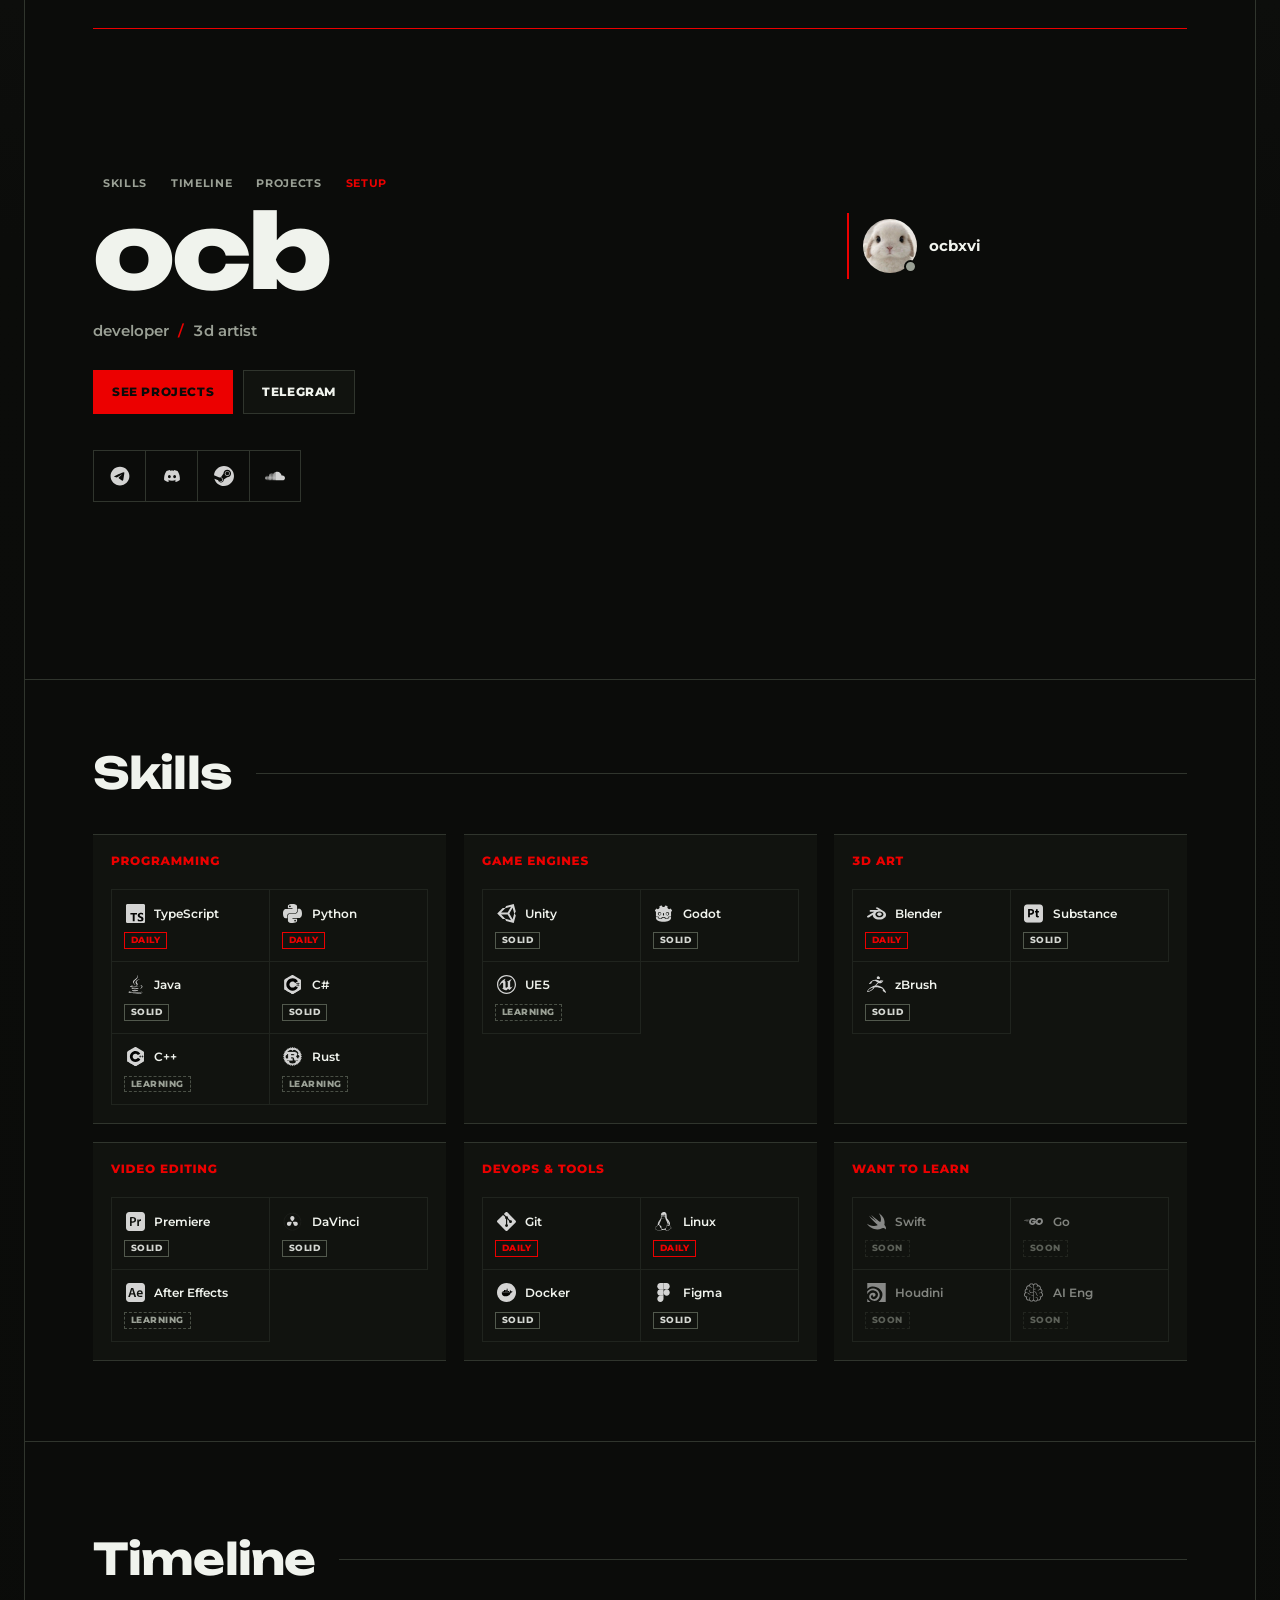
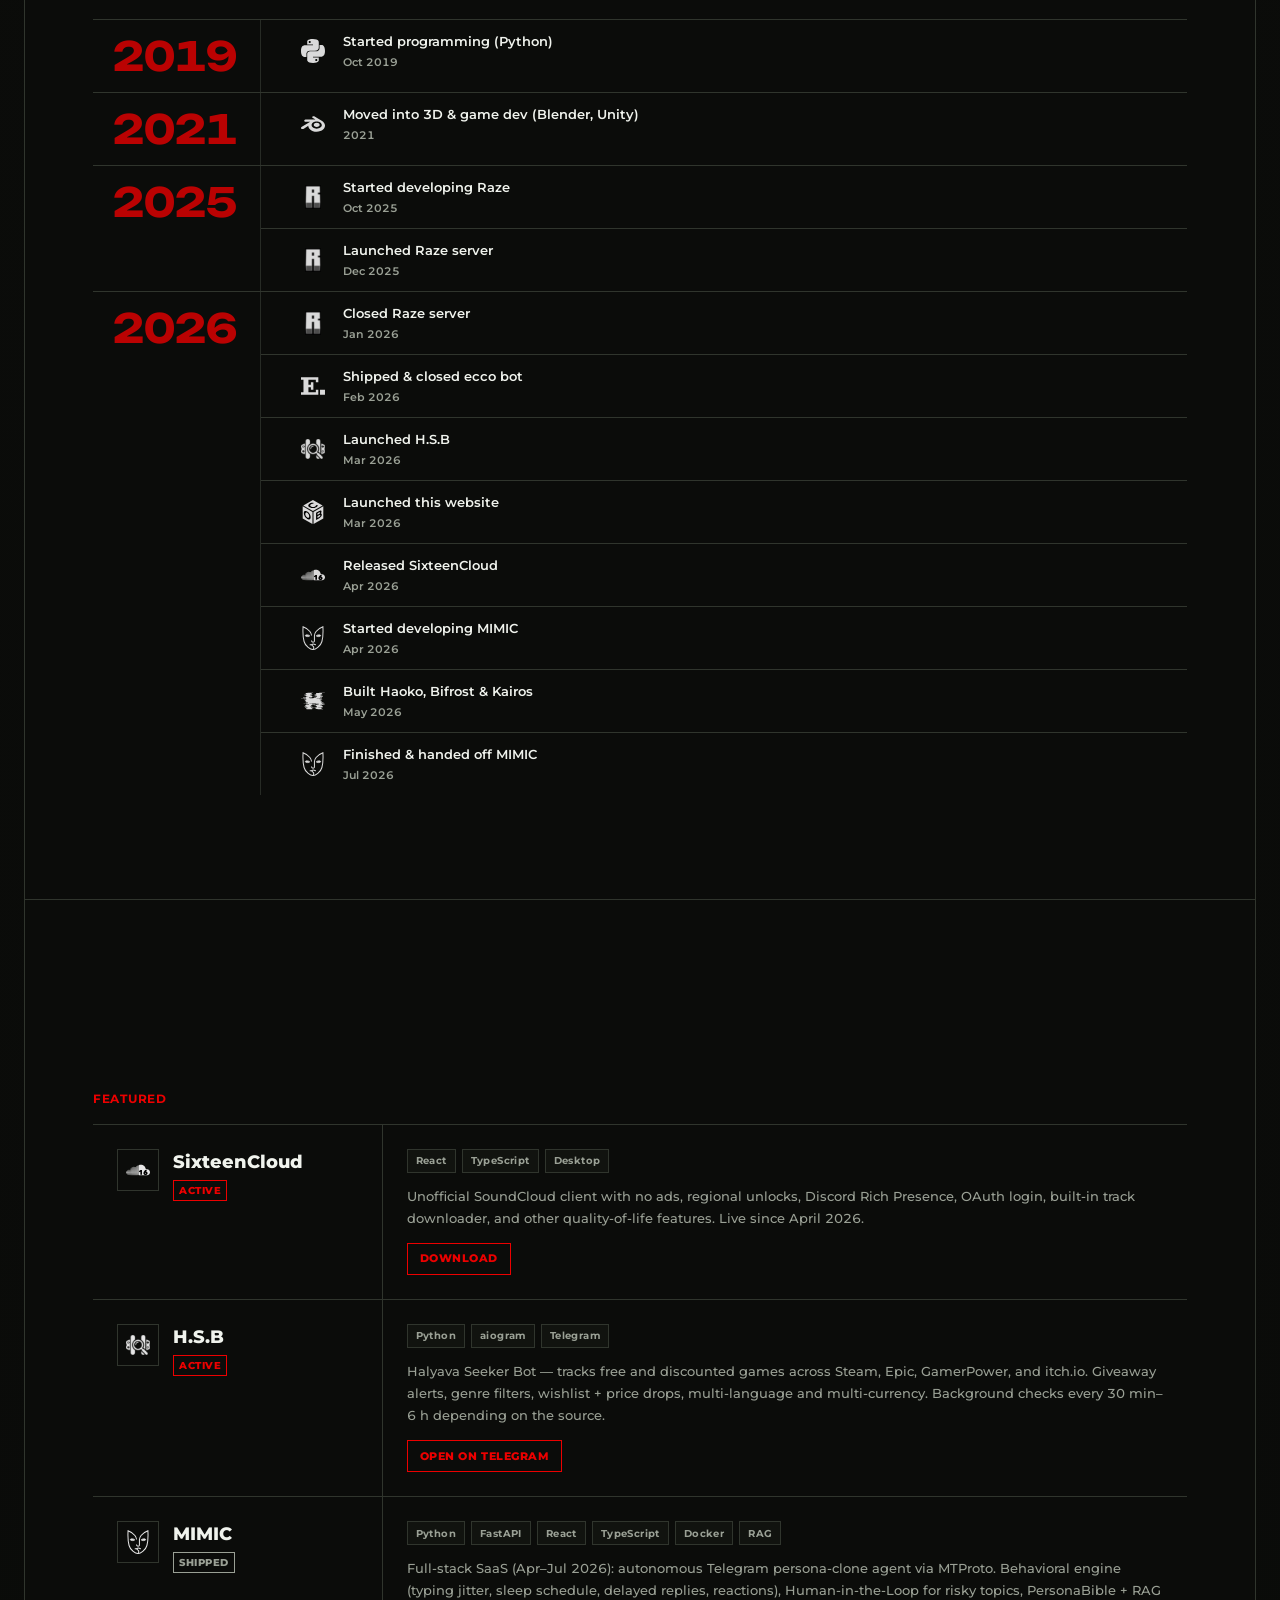
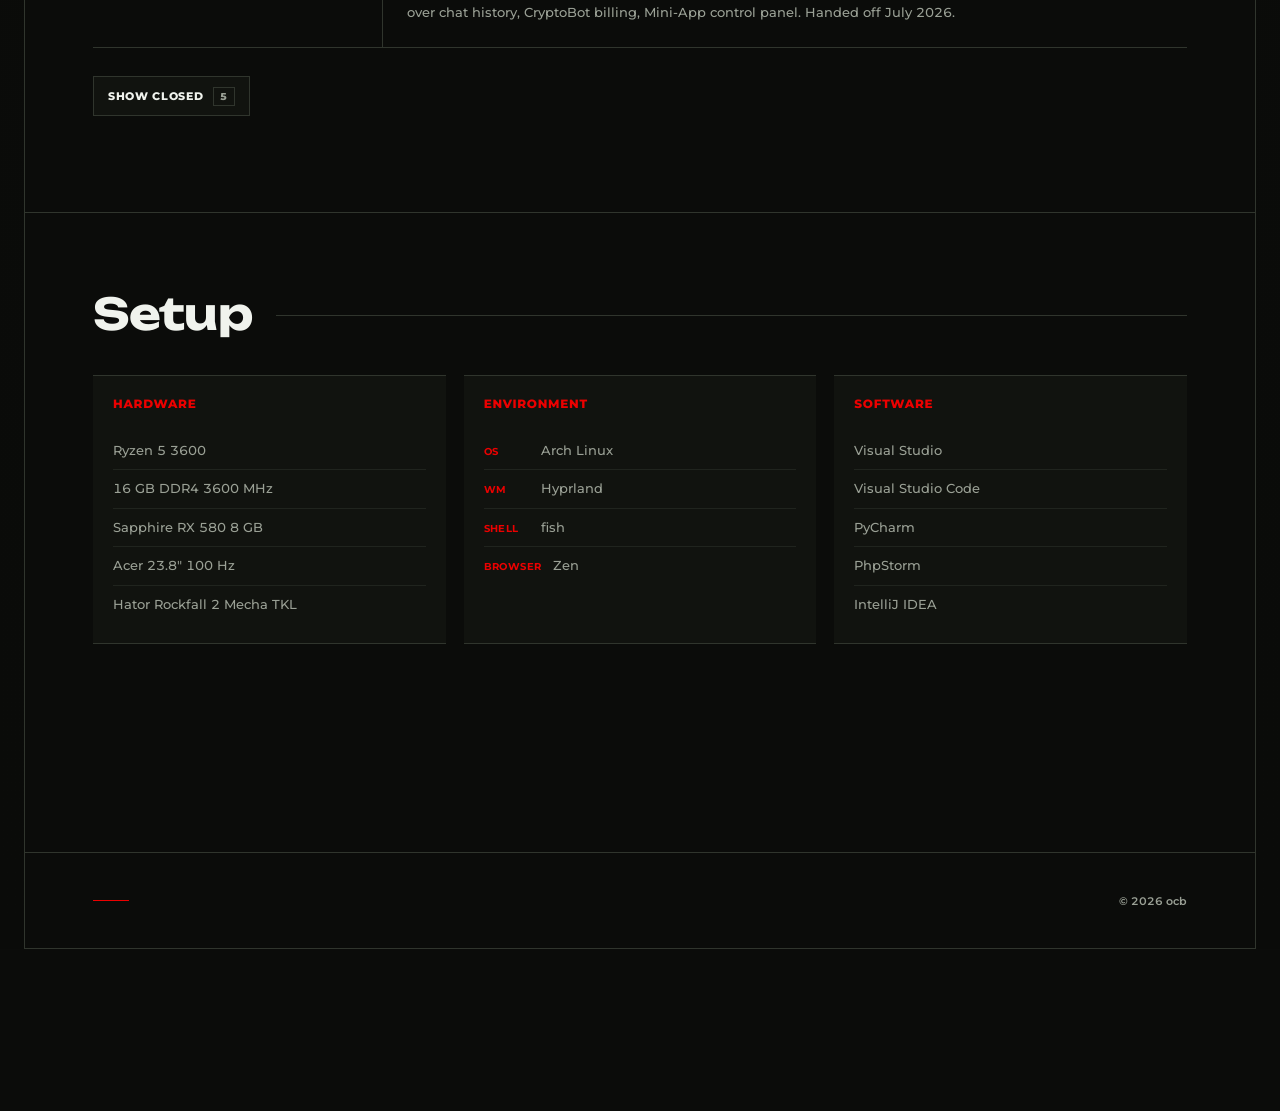
==== commit 7d034f1a: "Prevent cube rail jump on load by hiding until positioned. Start the rail booting/hidden, approximat" ====
--- a/index.html
+++ b/index.html
@@ -6,6 +6,8 @@
     <title>ocb | bio</title>
     <meta name="description" content="ocb — developer & 3D artist. Portfolio & projects.">
     <meta name="theme-color" content="#0b0c0a">
+    <meta name="color-scheme" content="dark">
+    <meta name="apple-mobile-web-app-status-bar-style" content="black-translucent">
     <meta property="og:title" content="ocb | bio">
     <meta property="og:description" content="developer / 3d artist — portfolio & projects">
     <meta property="og:type" content="website">
@@ -27,7 +29,7 @@
 <body id="top">
     <div class="copy-toast" id="copyToast">Username copied.</div>
 
-    <aside class="cube-rail" id="cubeRail" aria-hidden="true">
+    <aside class="cube-rail is-booting is-hidden" id="cubeRail" aria-hidden="true">
         <div class="cube-slot">
             <button type="button" class="cube-hit" id="cubeHit" aria-label="Cube"></button>
             <div class="cube-3d-wrap" id="cube3dWrap">
--- a/style.css
+++ b/style.css
@@ -1,4 +1,6 @@
-@import url("https://fonts.googleapis.com/css2?family=JetBrains+Mono:wght@400;500;600;700&family=Montserrat:wght@500;600;700;800;900&family=Unbounded:wght@600;700;800&display=swap");
+/* Two families only: Unbounded = display, Montserrat = everything else.
+   No mono — thin coding faces clashed with the geometric display vibe. */
+@import url("https://fonts.googleapis.com/css2?family=Montserrat:wght@500;600;700;800;900&family=Unbounded:wght@600;700;800&display=swap");
 
 :root {
     --black: #0b0c0a;
@@ -11,10 +13,9 @@
     /* Main brand = logo red */
     --signal: #ec0000;
     --danger: #ff5f56;
-    --font-mono: "JetBrains Mono", "SFMono-Regular", Consolas, monospace;
     --font-sans: "Montserrat", system-ui, sans-serif;
     --font-display: "Unbounded", "Montserrat", system-ui, sans-serif;
-    --font: var(--font-mono);
+    --font: var(--font-sans);
 }
 
 *,
@@ -26,25 +27,42 @@
 }
 
 html {
-    overflow-x: hidden;
+    /* Do NOT set overflow-x on html — with body overflow it breaks wheel scroll in Chrome
+       (page only scrolls when hovering fixed elements like the cube). */
     scroll-behavior: smooth;
     scroll-padding-top: 56px;
     -webkit-text-size-adjust: 100%;
     text-size-adjust: 100%;
+    /* Solid fill so iOS rubber-band / overscroll never flashes white */
+    background-color: var(--black);
+    color-scheme: dark;
 }
 
 body {
     position: relative;
     min-width: 320px;
-    overflow-x: hidden;
-    /* Flat depth: pure material shift, no floating red orbs */
-    background:
+    min-height: 100%;
+    min-height: 100dvh;
+    overflow-x: clip;
+    /* Flat depth: pure material shift, no floating red orbs.
+       Base color first so overscroll / gaps stay black even if gradient fails. */
+    background-color: var(--black);
+    background-image:
         linear-gradient(180deg, #0d0e0c 0%, var(--black) 240px, #0a0b09 100%);
     color: var(--ink);
-    font-family: var(--font-mono);
+    font-family: var(--font-sans);
     font-size: 15px;
+    font-weight: 500;
     font-variant-numeric: tabular-nums;
     line-height: 1.5;
+    -webkit-font-smoothing: antialiased;
+}
+
+/* Touch only: kill rubber-band white flash without breaking desktop wheel */
+@media (hover: none) and (pointer: coarse) {
+    body {
+        overscroll-behavior-y: none;
+    }
 }
 
 /* Static grain baked into page chrome only — never over interactive UI
@@ -92,10 +110,10 @@
 .nav-link {
     padding: 6px 10px;
     color: var(--muted);
-    font-family: var(--font-mono);
+    font-family: var(--font-sans);
     font-size: 11px;
-    font-weight: 600;
-    letter-spacing: 0.04em;
+    font-weight: 700;
+    letter-spacing: 0.06em;
     text-decoration: none;
     text-transform: uppercase;
     transition: color 160ms ease;
@@ -247,10 +265,10 @@
     border: 1px solid var(--signal);
     background: var(--signal);
     color: var(--black);
-    font-family: var(--font-mono);
+    font-family: var(--font-sans);
     font-size: 12px;
-    font-weight: 700;
-    letter-spacing: 0.04em;
+    font-weight: 800;
+    letter-spacing: 0.05em;
     text-decoration: none;
     text-transform: uppercase;
     transition: background-color 160ms ease, color 160ms ease, border-color 160ms ease;
@@ -421,6 +439,7 @@
 }
 
 .dc-username {
+    font-family: var(--font-sans);
     font-size: 15px;
     font-weight: 700;
 }
@@ -478,7 +497,9 @@
     border: 1px solid var(--signal);
     background: var(--surface-raised);
     color: var(--ink);
+    font-family: var(--font-sans);
     font-size: 12px;
+    font-weight: 600;
     opacity: 0;
     pointer-events: none;
     transform: translateY(10px);
@@ -554,8 +575,10 @@
 .setup-category {
     margin-bottom: 18px;
     color: var(--signal);
+    font-family: var(--font-sans);
     font-size: 12px;
-    font-weight: 700;
+    font-weight: 800;
+    letter-spacing: 0.06em;
     text-transform: uppercase;
     /* Keep title on a stable paint layer — avoid AA fringe flash on neighbor hover */
     -webkit-font-smoothing: antialiased;
@@ -617,8 +640,9 @@
 .skill-name {
     min-width: 0;
     color: var(--ink);
+    font-family: var(--font-sans);
     font-size: 12px;
-    font-weight: 500;
+    font-weight: 600;
     line-height: 1.25;
     overflow-wrap: normal;
     word-break: normal;
@@ -630,9 +654,10 @@
     padding: 2px 6px;
     border: 1px solid var(--rule);
     color: var(--muted);
+    font-family: var(--font-sans);
     font-size: 9px;
-    font-weight: 700;
-    letter-spacing: 0.04em;
+    font-weight: 800;
+    letter-spacing: 0.05em;
     line-height: 1.2;
     text-transform: uppercase;
 }
@@ -756,15 +781,18 @@
 
 .timeline-card-title {
     display: block;
-    font-size: 12px;
-    font-weight: 500;
+    font-family: var(--font-sans);
+    font-size: 13px;
+    font-weight: 600;
 }
 
 .timeline-card-date {
     display: block;
     margin-top: 2px;
     color: var(--muted);
+    font-family: var(--font-sans);
     font-size: 11px;
+    font-weight: 600;
 }
 
 .projects-grid {
@@ -825,8 +853,10 @@
     padding: 2px 5px;
     border: 1px solid var(--muted);
     color: var(--muted);
+    font-family: var(--font-sans);
     font-size: 10px;
-    font-weight: 600;
+    font-weight: 800;
+    letter-spacing: 0.05em;
     text-transform: uppercase;
 }
 
@@ -860,10 +890,10 @@
     border: 1px solid var(--rule);
     background: var(--surface);
     color: var(--muted);
-    font-family: var(--font-mono);
+    font-family: var(--font-sans);
     font-size: 10px;
-    font-weight: 600;
-    letter-spacing: 0.02em;
+    font-weight: 700;
+    letter-spacing: 0.04em;
 }
 
 .project-description {
@@ -889,10 +919,10 @@
     padding: 0 12px;
     border: 1px solid var(--signal);
     color: var(--signal);
-    font-family: var(--font-mono);
+    font-family: var(--font-sans);
     font-size: 11px;
-    font-weight: 700;
-    letter-spacing: 0.04em;
+    font-weight: 800;
+    letter-spacing: 0.05em;
     text-decoration: none;
     text-transform: uppercase;
     transition: background-color 160ms ease, color 160ms ease;
@@ -918,10 +948,10 @@
     border: 1px solid var(--rule);
     background: var(--surface);
     color: var(--ink);
-    font-family: var(--font-mono);
+    font-family: var(--font-sans);
     font-size: 11px;
-    font-weight: 700;
-    letter-spacing: 0.05em;
+    font-weight: 800;
+    letter-spacing: 0.06em;
     text-transform: uppercase;
     transition: border-color 160ms ease, background-color 160ms ease, color 160ms ease;
 }
@@ -994,7 +1024,9 @@
     padding: 9px 0;
     border-bottom: 1px solid var(--soft-rule);
     color: var(--muted);
-    font-size: 12px;
+    font-family: var(--font-sans);
+    font-size: 13px;
+    font-weight: 500;
 }
 
 .setup-item:last-child {
@@ -1025,7 +1057,9 @@
 
 .footer p {
     color: var(--muted);
+    font-family: var(--font-sans);
     font-size: 11px;
+    font-weight: 600;
 }
 
 .footer a {
--- a/cube.css
+++ b/cube.css
@@ -10,12 +10,20 @@
     position: fixed;
     z-index: 6;
     top: clamp(96px, 16vh, 168px);
-    /* left is set in JS from .container gutter — avoids overlap on zoom */
-    left: 8px;
+    /* Approximate gutter until JS measures .container — reduces jump if boot flash slips */
+    left: max(8px, calc((100vw - min(1240px, 100vw - 48px)) / 2 - 196px - 28px));
     width: 196px;
     height: 228px;
     pointer-events: none;
     overflow: visible;
+}
+
+/* Hidden until placeCubeRail() sets the real left — no transition so no jump-fade */
+.cube-rail.is-booting {
+    opacity: 0 !important;
+    visibility: hidden !important;
+    pointer-events: none !important;
+    transition: none !important;
 }
 
 /* Not enough space left of content (narrow / zoom) */
